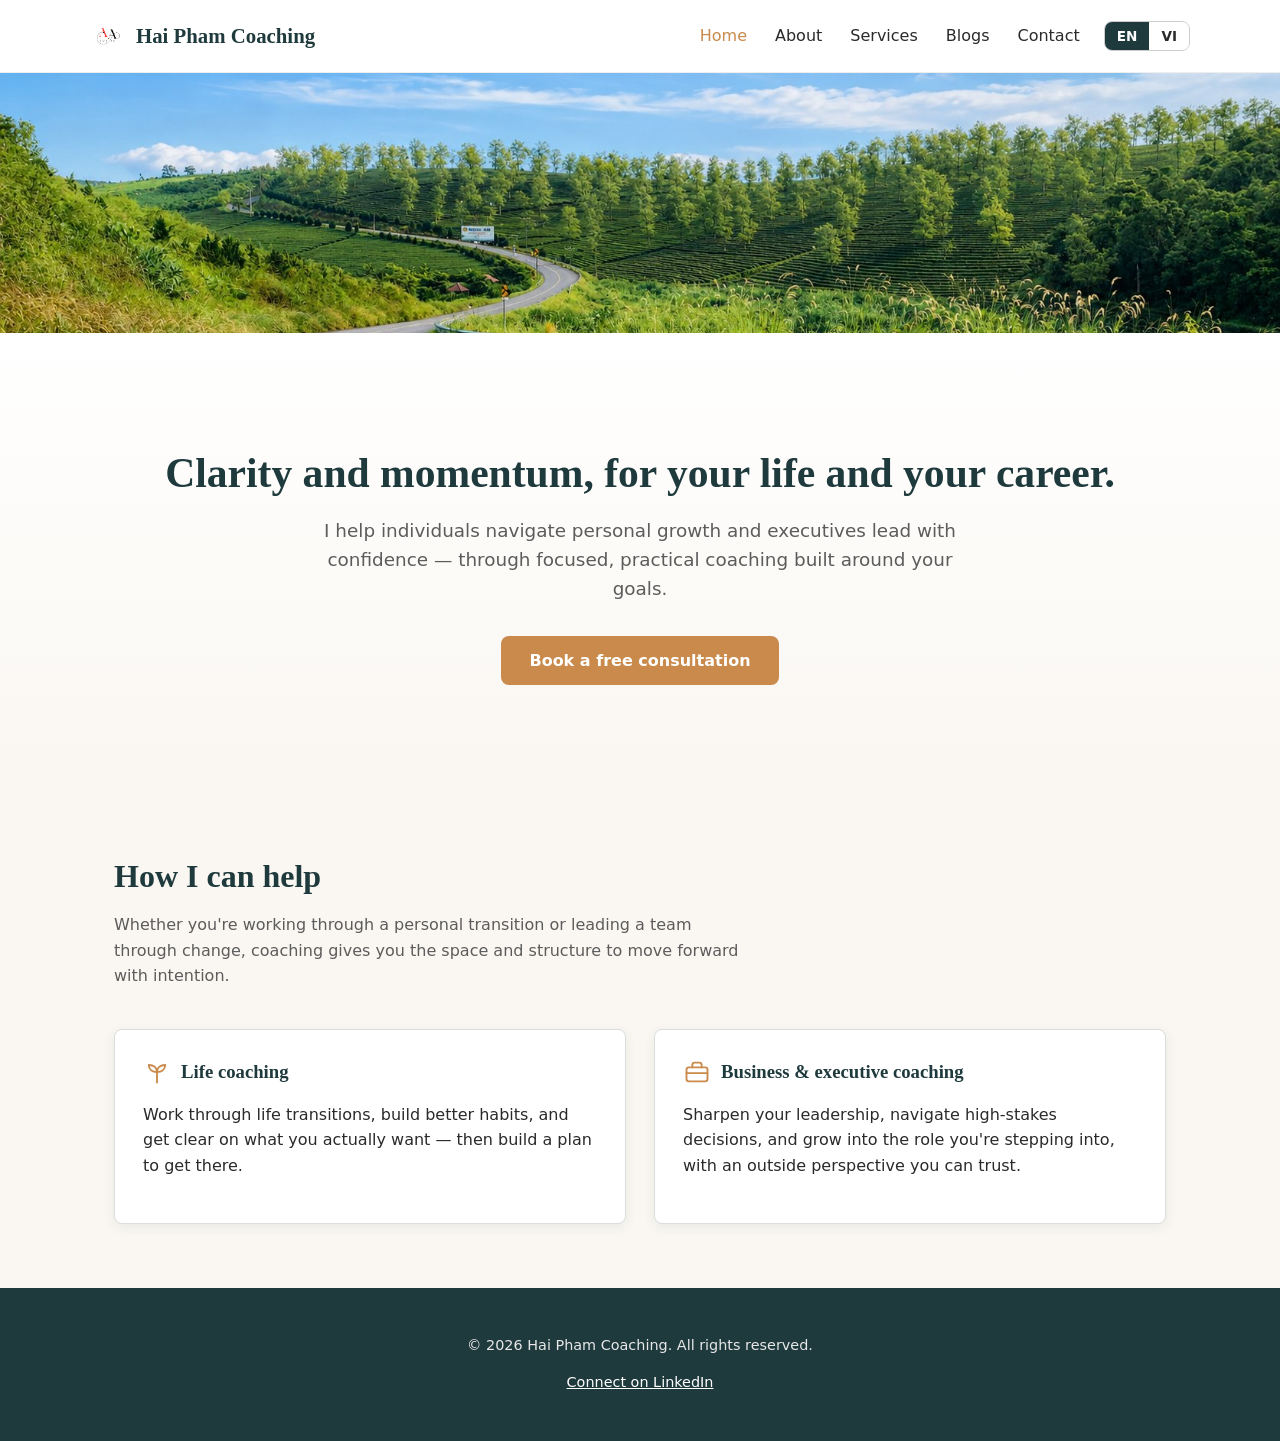
==== index.html @ eb1424f8 "Sentence-case all titles, add References block, add blog illustration 1) Global: convert every multi" ====
<!DOCTYPE html>
<html lang="en">
<head>
  <meta charset="UTF-8">
  <meta name="viewport" content="width=device-width, initial-scale=1.0">
  <title>Hai Pham Coaching &mdash; Life &amp; executive coaching</title>
  <link rel="stylesheet" href="css/style.css">
  <link rel="icon" type="image/png" href="img/logo.png">
</head>
<body>
  <header class="site-header">
    <nav class="nav container">
      <a class="nav-brand" href="index.html">
        <img src="img/logo.png" alt="Hai Pham Coaching logo" class="nav-logo">
        Hai Pham Coaching
      </a>
      <div class="nav-right">
        <ul class="nav-links">
          <li><a href="index.html" class="active">
            <span class="i18n-inline" data-lang="en">Home</span><span class="i18n-inline" data-lang="vi">Trang chủ</span>
          </a></li>
          <li><a href="about.html">
            <span class="i18n-inline" data-lang="en">About</span><span class="i18n-inline" data-lang="vi">Giới thiệu</span>
          </a></li>
          <li><a href="services.html">
            <span class="i18n-inline" data-lang="en">Services</span><span class="i18n-inline" data-lang="vi">Dịch vụ</span>
          </a></li>
          <li><a href="blog.html">
            <span class="i18n-inline" data-lang="en">Blogs</span><span class="i18n-inline" data-lang="vi">Bài viết</span>
          </a></li>
          <li><a href="contact.html">
            <span class="i18n-inline" data-lang="en">Contact</span><span class="i18n-inline" data-lang="vi">Liên hệ</span>
          </a></li>
        </ul>
        <div class="lang-toggle">
          <button type="button" data-lang="en" class="active">EN</button>
          <button type="button" data-lang="vi">VI</button>
        </div>
      </div>
    </nav>
  </header>

  <div class="page-banner">
    <img src="img/banner-tea-hill.jpg" alt="Winding road through tea hill terraces at Dồi chè Phước Lạc">
  </div>

  <main>
    <section class="hero">
      <div class="container">
        <h1>
          <span class="i18n-inline" data-lang="en">Clarity and momentum, for your life and your career.</span><span class="i18n-inline" data-lang="vi">Sự rõ ràng và động lực, cho cuộc sống và sự nghiệp của bạn.</span>
        </h1>
        <p>
          <span class="i18n-inline" data-lang="en">
            I help individuals navigate personal growth and executives lead with
            confidence &mdash; through focused, practical coaching built around
            your goals.
          </span><span class="i18n-inline" data-lang="vi">
            Tôi giúp các cá nhân định hướng hành trình phát triển bản thân và các
            nhà lãnh đạo dẫn dắt với sự tự tin &mdash; thông qua coaching tập
            trung, thực tế, xây dựng quanh mục tiêu của bạn.
          </span>
        </p>
        <a class="btn btn-primary" href="contact.html">
          <span class="i18n-inline" data-lang="en">Book a free consultation</span><span class="i18n-inline" data-lang="vi">Đặt lịch tư vấn miễn phí</span>
        </a>
      </div>
    </section>

    <section class="section">
      <div class="container">
        <h2>
          <span class="i18n-inline" data-lang="en">How I can help</span><span class="i18n-inline" data-lang="vi">Tôi có thể giúp gì cho bạn</span>
        </h2>
        <p class="section-intro">
          <span class="i18n-inline" data-lang="en">
            Whether you're working through a personal transition or leading a
            team through change, coaching gives you the space and structure to
            move forward with intention.
          </span><span class="i18n-inline" data-lang="vi">
            Dù bạn đang trải qua một giai đoạn chuyển đổi cá nhân hay dẫn dắt
            đội ngũ qua thời kỳ thay đổi, coaching mang lại cho bạn không gian
            và cấu trúc để tiến về phía trước một cách có chủ đích.
          </span>
        </p>
        <div class="grid">
          <div class="card">
            <div class="card-heading">
              <svg class="card-icon" aria-hidden="true"><use href="img/icons.svg#icon-sprout"></use></svg>
              <h3>Life coaching</h3>
            </div>
            <p>
              <span class="i18n-inline" data-lang="en">
                Work through life transitions, build better habits, and get
                clear on what you actually want &mdash; then build a plan to
                get there.
              </span><span class="i18n-inline" data-lang="vi">
                Vượt qua các giai đoạn chuyển đổi trong cuộc sống, xây dựng
                thói quen tốt hơn, và làm rõ điều bạn thực sự muốn &mdash;
                sau đó xây dựng kế hoạch để đạt được điều đó.
              </span>
            </p>
          </div>
          <div class="card">
            <div class="card-heading">
              <svg class="card-icon" aria-hidden="true"><use href="img/icons.svg#icon-briefcase"></use></svg>
              <h3>Business &amp; executive coaching</h3>
            </div>
            <p>
              <span class="i18n-inline" data-lang="en">
                Sharpen your leadership, navigate high-stakes decisions, and
                grow into the role you're stepping into, with an outside
                perspective you can trust.
              </span><span class="i18n-inline" data-lang="vi">
                Rèn giũa khả năng lãnh đạo, đưa ra quyết định trong những tình
                huống quan trọng, và phát triển vào vai trò mới &mdash; với
                một góc nhìn khách quan mà bạn có thể tin tưởng.
              </span>
            </p>
          </div>
        </div>
      </div>
    </section>
  </main>

  <footer class="site-footer">
    <div class="container">
      <p>
        <span class="i18n-inline" data-lang="en">&copy; 2026 Hai Pham Coaching. All rights reserved.</span><span class="i18n-inline" data-lang="vi">&copy; 2026 Hai Pham Coaching. Bảo lưu mọi quyền.</span>
      </p>
      <p><a href="https://www.linkedin.com/in/minh-hai-pham-14641437" target="_blank" rel="noopener">
        <span class="i18n-inline" data-lang="en">Connect on LinkedIn</span><span class="i18n-inline" data-lang="vi">Kết nối trên LinkedIn</span>
      </a></p>
    </div>
  </footer>

  <script src="js/i18n.js"></script>
</body>
</html>
---- css/style.css ----
:root {
  --color-primary: #1f3a3d;
  --color-primary-light: #2c5054;
  --color-accent: #c98a4b;
  --color-bg: #faf7f2;
  --color-bg-alt: #ffffff;
  --color-text: #2a2a2a;
  --color-text-muted: #5c5c5c;
  --max-width: 1100px;
  --radius: 8px;
}

* {
  box-sizing: border-box;
}

body {
  margin: 0;
  font-family: "Segoe UI", system-ui, -apple-system, sans-serif;
  color: var(--color-text);
  background: var(--color-bg);
  line-height: 1.6;
}

h1, h2, h3 {
  font-family: Georgia, "Times New Roman", serif;
  color: var(--color-primary);
  line-height: 1.25;
}

a {
  color: var(--color-primary-light);
}

.container {
  max-width: var(--max-width);
  margin: 0 auto;
  padding: 0 24px;
}

/* Header / nav */
.site-header {
  background: var(--color-bg-alt);
  border-bottom: 1px solid #eee;
  position: sticky;
  top: 0;
  z-index: 10;
}

.nav {
  display: flex;
  align-items: center;
  justify-content: space-between;
  padding: 18px 0;
}

.nav-brand {
  display: flex;
  align-items: center;
  gap: 10px;
  font-family: Georgia, "Times New Roman", serif;
  font-size: 1.3rem;
  font-weight: bold;
  color: var(--color-primary);
  text-decoration: none;
}

.nav-logo {
  height: 36px;
  width: 36px;
}

.nav-right {
  display: flex;
  align-items: center;
  gap: 24px;
}

.nav-links {
  display: flex;
  gap: 28px;
  list-style: none;
  margin: 0;
  padding: 0;
}

.nav-links a {
  text-decoration: none;
  color: var(--color-text);
  font-weight: 500;
}

.nav-links a:hover,
.nav-links a.active {
  color: var(--color-accent);
}

/* Language toggle */
.lang-toggle {
  display: flex;
  border: 1px solid #ccc;
  border-radius: var(--radius);
  overflow: hidden;
}

.lang-toggle button {
  padding: 6px 12px;
  border: none;
  background: var(--color-bg-alt);
  color: var(--color-text);
  font-family: inherit;
  font-size: 0.85rem;
  font-weight: 600;
  cursor: pointer;
}

.lang-toggle button.active {
  background: var(--color-primary);
  color: #fff;
}

/* i18n show/hide */
.i18n-block[data-lang="vi"],
.i18n-inline[data-lang="vi"] {
  display: none;
}

html.lang-vi .i18n-block[data-lang="en"],
html.lang-vi .i18n-inline[data-lang="en"] {
  display: none;
}

html.lang-vi .i18n-block[data-lang="vi"] {
  display: block;
}

html.lang-vi .i18n-inline[data-lang="vi"] {
  display: inline;
}

/* Page banner */
.page-banner {
  width: 100%;
  overflow: hidden;
  line-height: 0;
}

.page-banner img {
  width: 100%;
  height: 260px;
  object-fit: cover;
  display: block;
}

@media (max-width: 640px) {
  .page-banner img {
    height: 150px;
  }
}

/* Hero */
.hero {
  padding: 80px 0;
  text-align: center;
  background: linear-gradient(180deg, var(--color-bg-alt), var(--color-bg));
}

.hero h1 {
  font-size: 2.6rem;
  margin-bottom: 16px;
}

.hero p {
  font-size: 1.15rem;
  color: var(--color-text-muted);
  max-width: 640px;
  margin: 0 auto 32px;
}

/* Buttons */
.btn {
  display: inline-block;
  padding: 12px 28px;
  border-radius: var(--radius);
  text-decoration: none;
  font-weight: 600;
}

.btn-primary {
  background: var(--color-accent);
  color: #fff;
}

.btn-primary:hover {
  background: #b5793d;
}

/* Sections */
.section {
  padding: 64px 0;
}

.section-alt {
  background: var(--color-bg-alt);
}

.section h2 {
  font-size: 2rem;
  margin-bottom: 12px;
}

.section-intro {
  color: var(--color-text-muted);
  max-width: 640px;
  margin-bottom: 40px;
}

/* Cards / grid */
.grid {
  display: grid;
  grid-template-columns: repeat(auto-fit, minmax(260px, 1fr));
  gap: 28px;
}

.card {
  background: var(--color-bg-alt);
  border: 1px solid #ddd;
  border-radius: var(--radius);
  padding: 28px;
  box-shadow: 0 3px 12px rgba(31, 58, 61, 0.08);
}

.card h3 {
  margin-top: 0;
}

.card-heading {
  display: flex;
  align-items: center;
  gap: 10px;
  margin-bottom: 12px;
}

.card-heading h3 {
  margin: 0;
}

.card-icon {
  width: 28px;
  height: 28px;
  color: var(--color-accent);
  flex-shrink: 0;
}

.card ul {
  margin: 0;
  padding-left: 20px;
}

.card li {
  margin-bottom: 8px;
}

.card li:last-child {
  margin-bottom: 0;
}

/* About */
.about-header {
  display: flex;
  align-items: center;
  gap: 32px;
  margin-bottom: 40px;
}

.about-photo {
  width: 160px;
  height: 160px;
  border-radius: 50%;
  object-fit: cover;
  flex-shrink: 0;
  border: 3px solid var(--color-bg-alt);
  box-shadow: 0 2px 8px rgba(0, 0, 0, 0.12);
}

.about-header-intro {
  margin: 0;
}

@media (max-width: 640px) {
  .about-header {
    flex-direction: column;
    text-align: center;
  }
}

/* Blog */
.stack {
  display: flex;
  flex-direction: column;
  gap: 28px;
}

.blog-post-illustration {
  float: right;
  width: 130px;
  margin: 0 0 12px 16px;
  border-radius: var(--radius);
}

@media (max-width: 480px) {
  .blog-post-illustration {
    width: 90px;
  }
}

.blog-post-meta {
  color: var(--color-text-muted);
  font-size: 0.9rem;
  margin-top: -8px;
  margin-bottom: 20px;
}

.blog-post p {
  margin: 0 0 16px;
}

.blog-post blockquote {
  margin: 24px 0;
  padding-left: 20px;
  border-left: 3px solid var(--color-accent);
  font-style: italic;
  color: var(--color-text-muted);
}

.post-preview {
  display: -webkit-box;
  -webkit-line-clamp: 3;
  -webkit-box-orient: vertical;
  overflow: hidden;
}

.post-preview.expanded {
  display: block;
  overflow: visible;
}

.read-more-btn {
  margin-top: 12px;
  padding: 0;
  border: none;
  background: none;
  color: var(--color-primary-light);
  font-family: inherit;
  font-size: 0.95rem;
  font-weight: 600;
  cursor: pointer;
  text-decoration: underline;
}

.page-cta {
  margin-top: 48px;
  text-align: center;
}

.page-cta p {
  color: var(--color-text-muted);
  margin-bottom: 16px;
}

/* Contact form */
.contact-layout {
  display: grid;
  grid-template-columns: 1fr 1fr;
  gap: 48px;
  align-items: start;
}

@media (max-width: 900px) {
  .contact-layout {
    grid-template-columns: 1fr;
  }
}

.contact-form-col h2,
.contact-calendar-col h2 {
  margin-top: 0;
}

.calendar-tabs {
  display: flex;
  gap: 8px;
  margin-bottom: 16px;
}

.calendar-tab {
  flex: 1;
  padding: 10px 14px;
  border: 1px solid #ccc;
  border-radius: var(--radius);
  background: var(--color-bg-alt);
  color: var(--color-text);
  font-family: inherit;
  font-size: 0.9rem;
  font-weight: 600;
  cursor: pointer;
}

.calendar-tab.active {
  background: var(--color-primary);
  color: #fff;
  border-color: var(--color-primary);
}

.contact-form {
  display: grid;
  gap: 16px;
  max-width: 520px;
}

.contact-form label {
  font-weight: 600;
  display: block;
  margin-bottom: 6px;
}

.contact-form input,
.contact-form textarea {
  width: 100%;
  padding: 10px 12px;
  border: 1px solid #ccc;
  border-radius: var(--radius);
  font-family: inherit;
  font-size: 1rem;
}

.contact-info {
  margin-top: 40px;
  color: var(--color-text-muted);
}

/* Footer */
.site-footer {
  background: var(--color-primary);
  color: #e8e8e8;
  padding: 32px 0;
  text-align: center;
  font-size: 0.9rem;
}

.site-footer a {
  color: #fff;
}

@media (max-width: 640px) {
  .nav {
    flex-direction: column;
    gap: 12px;
  }

  .nav-right {
    flex-direction: column;
    gap: 12px;
  }

  .nav-links {
    gap: 18px;
    flex-wrap: wrap;
    justify-content: center;
  }

  .hero h1 {
    font-size: 2rem;
  }
}
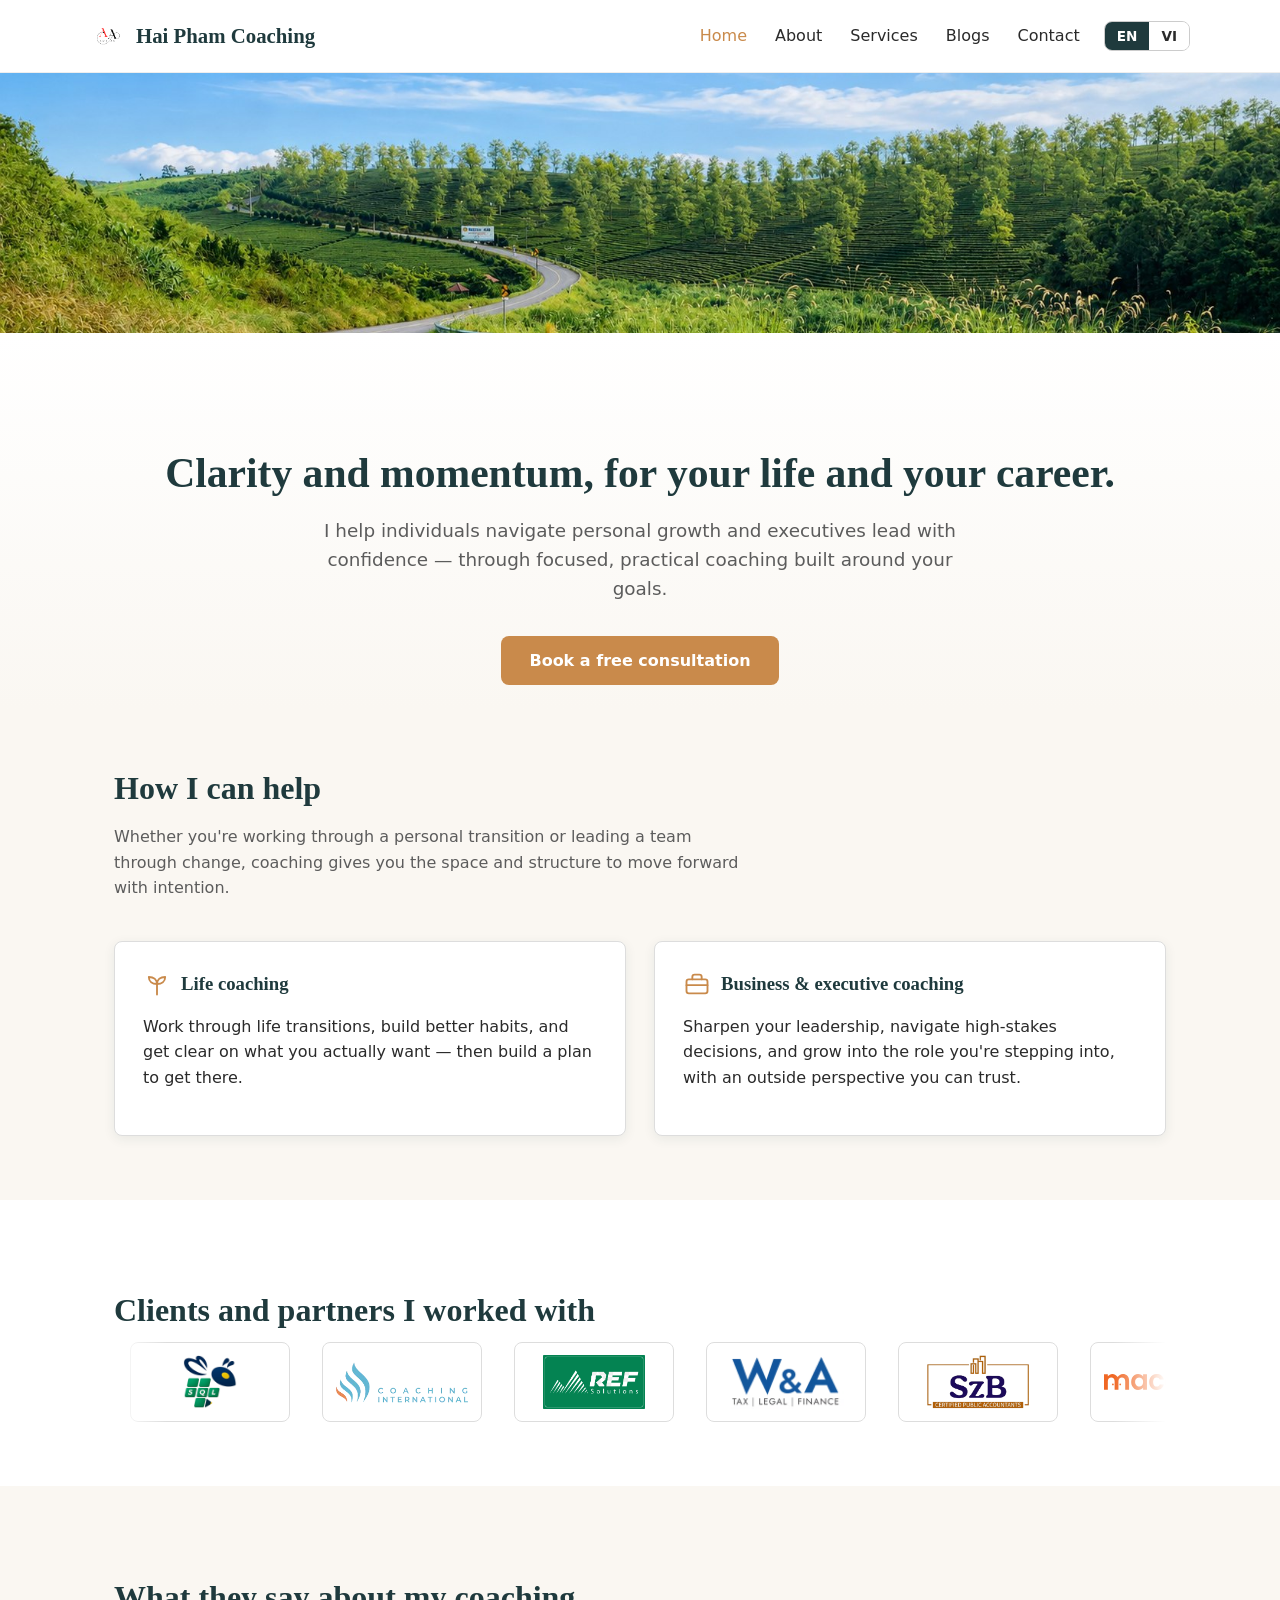
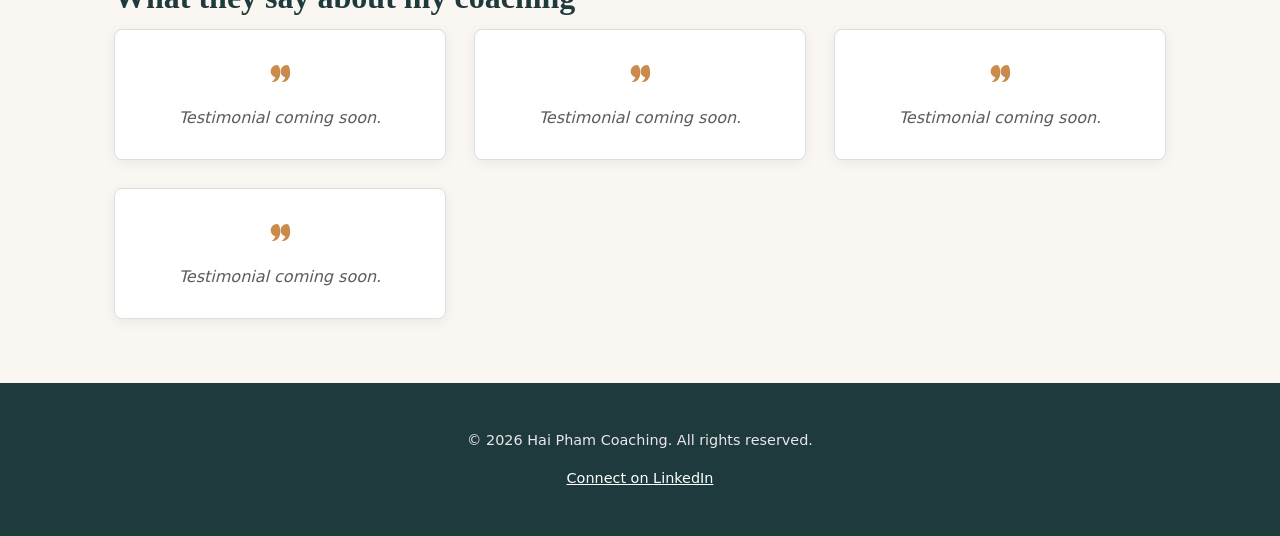
==== commit 7d00cc52: "Add hero spacing fix, partner logo marquee, and testimonials section 1) Tightened the gap between th" ====
--- a/index.html
+++ b/index.html
@@ -67,7 +67,7 @@
       </div>
     </section>
 
-    <section class="section">
+    <section class="section section-tight-top">
       <div class="container">
         <h2>
           <span class="i18n-inline" data-lang="en">How I can help</span><span class="i18n-inline" data-lang="vi">Tôi có thể giúp gì cho bạn</span>
@@ -121,6 +121,64 @@
         </div>
       </div>
     </section>
+
+    <section class="section section-alt">
+      <div class="container">
+        <h2>
+          <span class="i18n-inline" data-lang="en">Clients and partners I worked with</span><span class="i18n-inline" data-lang="vi">Khách hàng và đối tác tôi đã làm việc cùng</span>
+        </h2>
+        <div class="logo-marquee">
+          <div class="logo-track">
+            <div class="logo-item"><img src="img/logos/beefast.jpg" alt="Beefast"></div>
+            <div class="logo-item"><img src="img/logos/eci.webp" alt="Erickson Coaching International"></div>
+            <div class="logo-item"><img src="img/logos/ref-solutions.png" alt="REF Solutions"></div>
+            <div class="logo-item"><img src="img/logos/wa-tax-legal-finance.png" alt="W&amp;A Tax Legal Finance"></div>
+            <div class="logo-item"><img src="img/logos/szbcpa.webp" alt="SzB Certified Public Accountants"></div>
+            <div class="logo-item"><img src="img/logos/ma-corner.svg" alt="MA Corner"></div>
+            <div class="logo-item" aria-hidden="true"><img src="img/logos/beefast.jpg" alt=""></div>
+            <div class="logo-item" aria-hidden="true"><img src="img/logos/eci.webp" alt=""></div>
+            <div class="logo-item" aria-hidden="true"><img src="img/logos/ref-solutions.png" alt=""></div>
+            <div class="logo-item" aria-hidden="true"><img src="img/logos/wa-tax-legal-finance.png" alt=""></div>
+            <div class="logo-item" aria-hidden="true"><img src="img/logos/szbcpa.webp" alt=""></div>
+            <div class="logo-item" aria-hidden="true"><img src="img/logos/ma-corner.svg" alt=""></div>
+          </div>
+        </div>
+      </div>
+    </section>
+
+    <section class="section">
+      <div class="container">
+        <h2>
+          <span class="i18n-inline" data-lang="en">What they say about my coaching</span><span class="i18n-inline" data-lang="vi">Họ nói gì về coaching của tôi</span>
+        </h2>
+        <div class="grid">
+          <div class="card testimonial-card">
+            <svg class="card-icon testimonial-quote-icon" aria-hidden="true"><use href="img/icons.svg#icon-quote"></use></svg>
+            <p class="testimonial-placeholder">
+              <span class="i18n-inline" data-lang="en">Testimonial coming soon.</span><span class="i18n-inline" data-lang="vi">Nhận xét sẽ được cập nhật sớm.</span>
+            </p>
+          </div>
+          <div class="card testimonial-card">
+            <svg class="card-icon testimonial-quote-icon" aria-hidden="true"><use href="img/icons.svg#icon-quote"></use></svg>
+            <p class="testimonial-placeholder">
+              <span class="i18n-inline" data-lang="en">Testimonial coming soon.</span><span class="i18n-inline" data-lang="vi">Nhận xét sẽ được cập nhật sớm.</span>
+            </p>
+          </div>
+          <div class="card testimonial-card">
+            <svg class="card-icon testimonial-quote-icon" aria-hidden="true"><use href="img/icons.svg#icon-quote"></use></svg>
+            <p class="testimonial-placeholder">
+              <span class="i18n-inline" data-lang="en">Testimonial coming soon.</span><span class="i18n-inline" data-lang="vi">Nhận xét sẽ được cập nhật sớm.</span>
+            </p>
+          </div>
+          <div class="card testimonial-card">
+            <svg class="card-icon testimonial-quote-icon" aria-hidden="true"><use href="img/icons.svg#icon-quote"></use></svg>
+            <p class="testimonial-placeholder">
+              <span class="i18n-inline" data-lang="en">Testimonial coming soon.</span><span class="i18n-inline" data-lang="vi">Nhận xét sẽ được cập nhật sớm.</span>
+            </p>
+          </div>
+        </div>
+      </div>
+    </section>
   </main>
 
   <footer class="site-footer">
--- a/css/style.css
+++ b/css/style.css
@@ -160,7 +160,7 @@
 
 /* Hero */
 .hero {
-  padding: 80px 0;
+  padding: 80px 0 24px;
   text-align: center;
   background: linear-gradient(180deg, var(--color-bg-alt), var(--color-bg));
 }
@@ -195,6 +195,12 @@
   background: #b5793d;
 }
 
+.btn-lg {
+  padding: 18px 44px;
+  font-size: 1.15rem;
+  box-shadow: 0 4px 16px rgba(201, 138, 75, 0.35);
+}
+
 /* Sections */
 .section {
   padding: 64px 0;
@@ -202,6 +208,10 @@
 
 .section-alt {
   background: var(--color-bg-alt);
+}
+
+.section-tight-top {
+  padding-top: 32px;
 }
 
 .section h2 {
@@ -263,6 +273,25 @@
 
 .card li:last-child {
   margin-bottom: 0;
+}
+
+.flag-row {
+  display: inline-flex;
+  align-items: center;
+  gap: 6px;
+  vertical-align: middle;
+}
+
+.flag-icon {
+  width: 24px;
+  height: 16px;
+  border-radius: 2px;
+  box-shadow: 0 0 0 1px rgba(0, 0, 0, 0.15);
+}
+
+.flag-arrow {
+  color: var(--color-text-muted);
+  font-size: 0.85rem;
 }
 
 /* About */
@@ -368,6 +397,111 @@
   margin-bottom: 16px;
 }
 
+/* Services wheel-of-life CTA */
+.wheel-cta {
+  display: flex;
+  align-items: center;
+  gap: 40px;
+}
+
+.wheel-cta-image {
+  width: 170px;
+  height: 170px;
+  flex-shrink: 0;
+}
+
+.wheel-cta-content {
+  flex: 1;
+}
+
+.wheel-cta-tagline {
+  font-family: Georgia, "Times New Roman", serif;
+  font-size: 1.5rem;
+  font-weight: bold;
+  color: var(--color-primary);
+  line-height: 1.3;
+  margin: 0 0 20px;
+}
+
+@media (max-width: 640px) {
+  .wheel-cta {
+    flex-direction: column;
+    text-align: center;
+  }
+
+  .wheel-cta-image {
+    width: 130px;
+    height: 130px;
+  }
+}
+
+/* Logo marquee */
+.logo-marquee {
+  overflow: hidden;
+  width: 100%;
+  -webkit-mask-image: linear-gradient(90deg, transparent, #000 5%, #000 95%, transparent);
+  mask-image: linear-gradient(90deg, transparent, #000 5%, #000 95%, transparent);
+}
+
+.logo-track {
+  display: flex;
+  width: max-content;
+  animation: logo-scroll 28s linear infinite;
+}
+
+.logo-item {
+  flex-shrink: 0;
+  width: 160px;
+  height: 80px;
+  margin: 0 16px;
+  padding: 12px;
+  display: flex;
+  align-items: center;
+  justify-content: center;
+  background: var(--color-bg-alt);
+  border: 1px solid #ddd;
+  border-radius: var(--radius);
+}
+
+.logo-item img {
+  max-width: 100%;
+  max-height: 100%;
+  object-fit: contain;
+}
+
+@keyframes logo-scroll {
+  from {
+    transform: translateX(0);
+  }
+  to {
+    transform: translateX(-50%);
+  }
+}
+
+@media (prefers-reduced-motion: reduce) {
+  .logo-track {
+    animation: none;
+  }
+}
+
+/* Testimonials */
+.testimonial-card {
+  text-align: center;
+}
+
+.testimonial-quote-icon {
+  width: 28px;
+  height: 28px;
+  color: var(--color-accent);
+  margin-bottom: 12px;
+}
+
+.testimonial-placeholder {
+  color: var(--color-text-muted);
+  font-style: italic;
+  margin: 0;
+}
+
 /* Contact form */
 .contact-layout {
   display: grid;
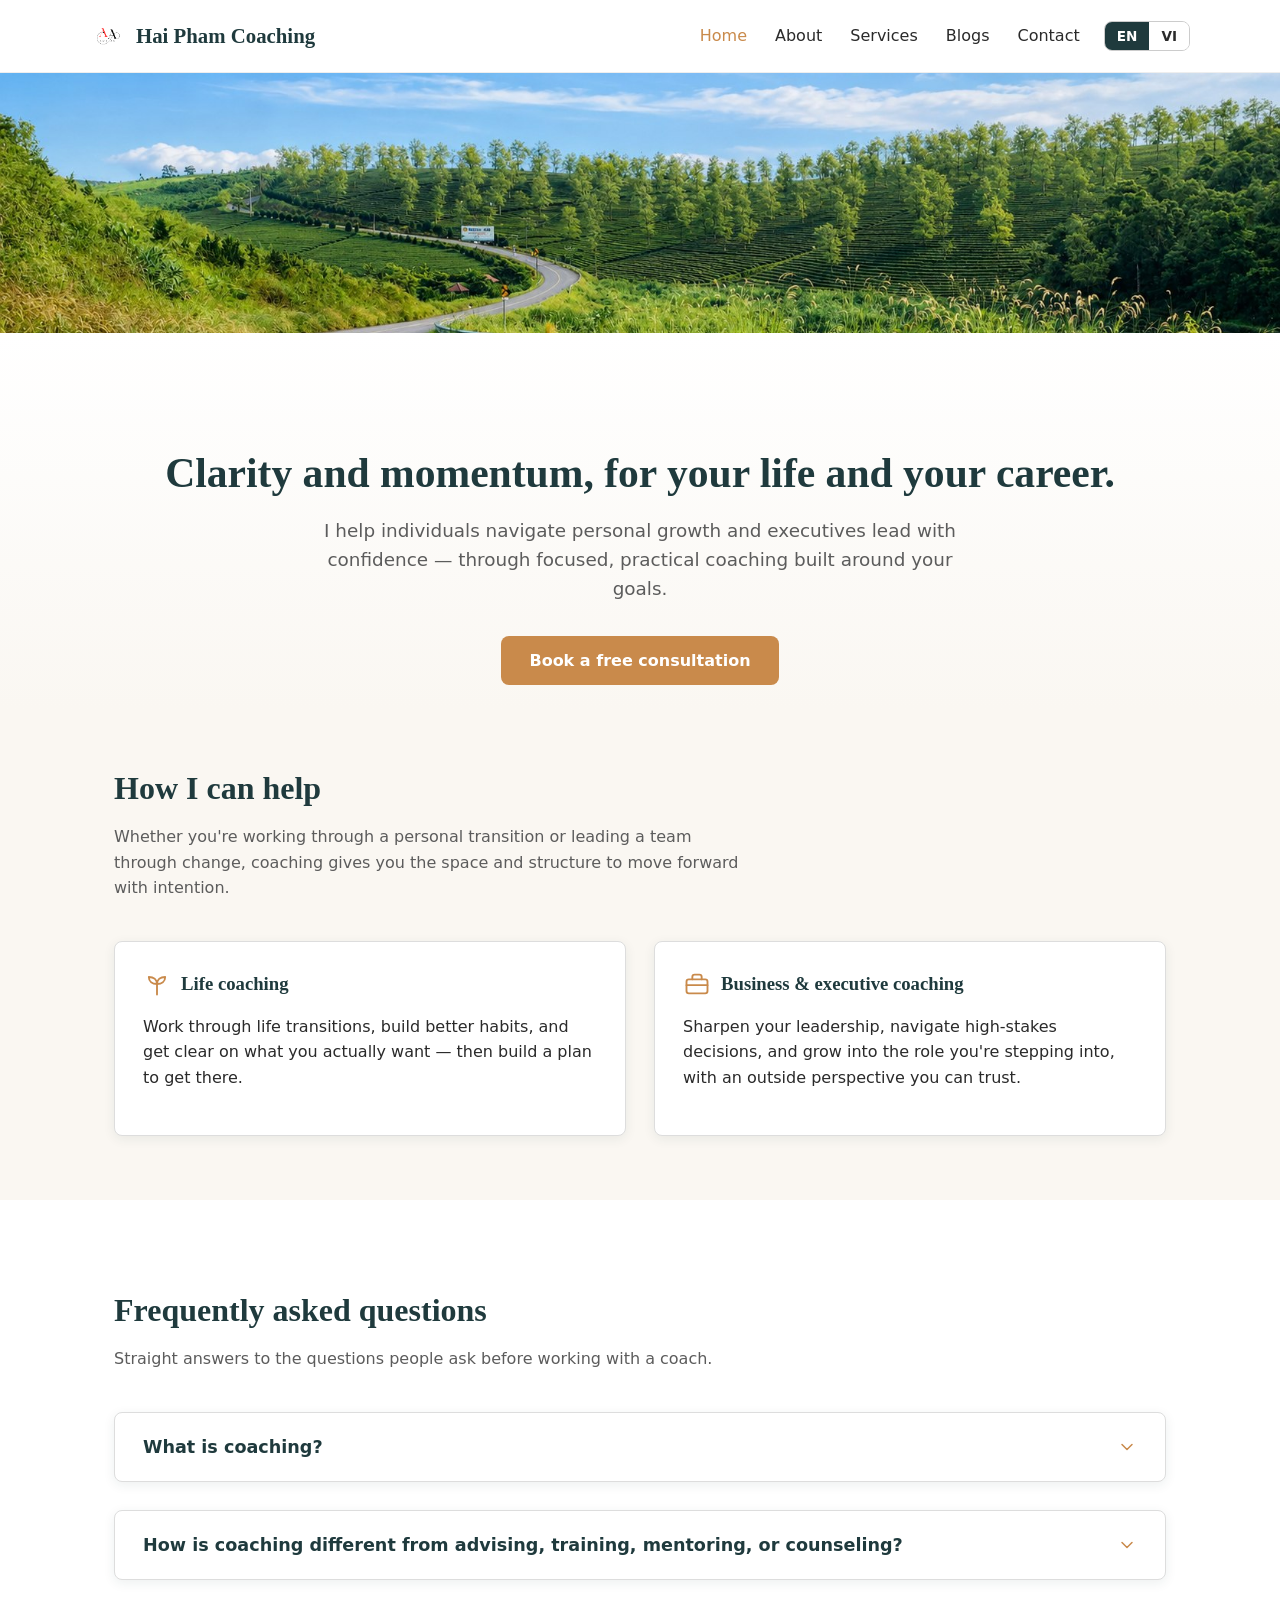
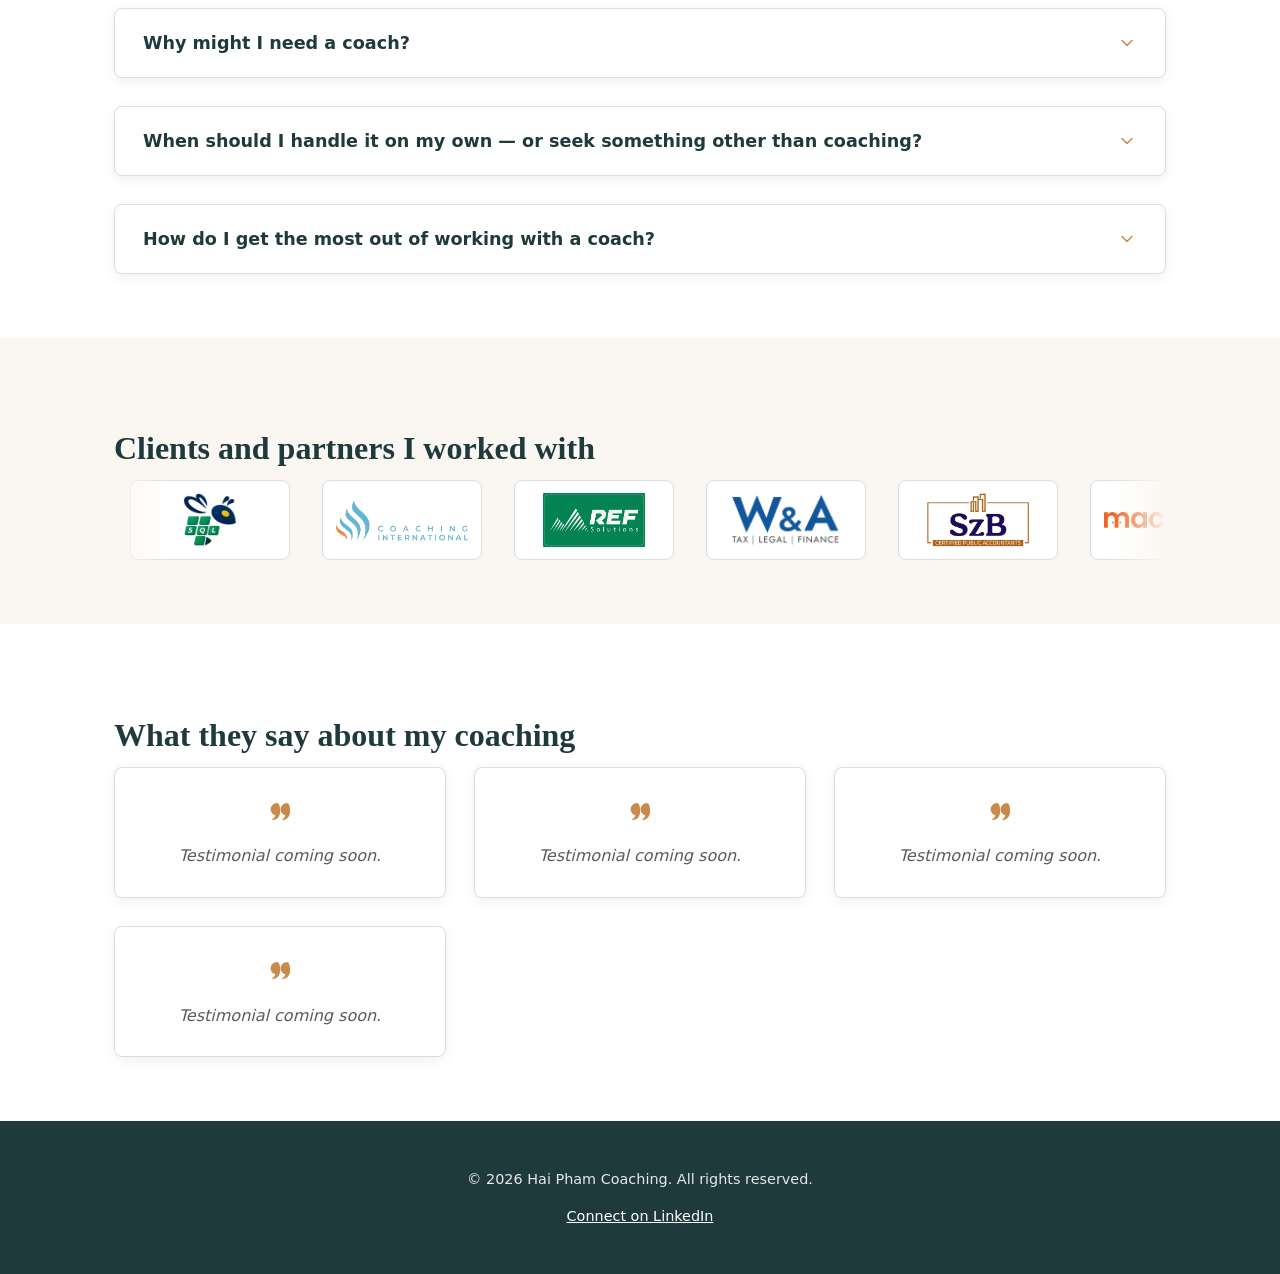
==== commit 7721454a: "Add FAQ section to Home page Adds a bilingual accordion FAQ section between "How I can help" and the" ====
--- a/index.html
+++ b/index.html
@@ -125,6 +125,157 @@
     <section class="section section-alt">
       <div class="container">
         <h2>
+          <span class="i18n-inline" data-lang="en">Frequently asked questions</span><span class="i18n-inline" data-lang="vi">Câu hỏi thường gặp</span>
+        </h2>
+        <p class="section-intro">
+          <span class="i18n-inline" data-lang="en">
+            Straight answers to the questions people ask before working with a coach.
+          </span><span class="i18n-inline" data-lang="vi">
+            Câu trả lời thẳng thắn cho những câu hỏi mọi người thường đặt ra
+            trước khi làm việc với một coach.
+          </span>
+        </p>
+        <div class="stack">
+          <div class="card faq-item">
+            <button type="button" class="faq-question">
+              <span>
+                <span class="i18n-inline" data-lang="en">What is coaching?</span><span class="i18n-inline" data-lang="vi">Coaching là gì?</span>
+              </span>
+              <svg class="faq-toggle-icon" aria-hidden="true"><use href="img/icons.svg#icon-chevron"></use></svg>
+            </button>
+            <div class="faq-answer">
+              <p>
+                <span class="i18n-inline" data-lang="en">
+                  Coaching is a structured conversation built on questions, not answers.
+                  A coach helps you think more clearly, see your own blind spots, and
+                  decide faster &mdash; the coach doesn't hand you a solution, you build
+                  it yourself. It is future-focused: the starting point is where you
+                  want to go, not what went wrong.
+                </span><span class="i18n-inline" data-lang="vi">
+                  Coaching là một cuộc trò chuyện có cấu trúc, được xây dựng trên câu hỏi
+                  chứ không phải câu trả lời. Coach giúp bạn suy nghĩ rõ ràng hơn, nhìn
+                  thấy điểm mù của chính mình, và ra quyết định nhanh hơn &mdash; coach
+                  không đưa ra giải pháp, chính bạn là người xây dựng nó. Coaching hướng
+                  đến tương lai: điểm khởi đầu là nơi bạn muốn đến, không phải chuyện đã
+                  sai ở đâu.
+                </span>
+              </p>
+            </div>
+          </div>
+
+          <div class="card faq-item">
+            <button type="button" class="faq-question">
+              <span>
+                <span class="i18n-inline" data-lang="en">How is coaching different from advising, training, mentoring, or counseling?</span><span class="i18n-inline" data-lang="vi">Coaching khác gì với tư vấn, đào tạo, cố vấn, hay trị liệu tâm lý?</span>
+              </span>
+              <svg class="faq-toggle-icon" aria-hidden="true"><use href="img/icons.svg#icon-chevron"></use></svg>
+            </button>
+            <div class="faq-answer">
+              <p>
+                <span class="i18n-inline" data-lang="en">
+                  They solve different problems. Picking the wrong one wastes time and money.
+                </span><span class="i18n-inline" data-lang="vi">
+                  Mỗi phương pháp giải quyết một vấn đề khác nhau. Chọn sai phương pháp
+                  sẽ lãng phí thời gian và tiền bạc.
+                </span>
+              </p>
+              <div class="faq-table-wrapper i18n-block" data-lang="en">
+                <table class="faq-table">
+                  <thead>
+                    <tr><th>Approach</th><th>Who holds the answer</th><th>Best used when</th></tr>
+                  </thead>
+                  <tbody>
+                    <tr><td>Advising</td><td>The advisor (an expert)</td><td>You need specific expert knowledge to solve a defined problem</td></tr>
+                    <tr><td>Training</td><td>The trainer / the curriculum</td><td>You're missing a skill or piece of knowledge</td></tr>
+                    <tr><td>Mentoring</td><td>The mentor (via their own experience)</td><td>You want guidance from someone who has walked a similar path</td></tr>
+                    <tr><td>Counseling / Therapy</td><td>The therapist, working with you on healing</td><td>You're dealing with emotional pain, trauma, or mental health</td></tr>
+                    <tr><td>Coaching</td><td>You</td><td>You already have the capability, but need clarity, structure, and accountability to move</td></tr>
+                  </tbody>
+                </table>
+              </div>
+              <div class="faq-table-wrapper i18n-block" data-lang="vi">
+                <table class="faq-table">
+                  <thead>
+                    <tr><th>Phương pháp</th><th>Ai nắm câu trả lời</th><th>Phù hợp khi nào</th></tr>
+                  </thead>
+                  <tbody>
+                    <tr><td>Tư vấn (Advising)</td><td>Chuyên gia tư vấn</td><td>Bạn cần kiến thức chuyên môn cụ thể để giải quyết một vấn đề đã xác định rõ</td></tr>
+                    <tr><td>Đào tạo (Training)</td><td>Giảng viên / chương trình đào tạo</td><td>Bạn đang thiếu một kỹ năng hoặc kiến thức cụ thể</td></tr>
+                    <tr><td>Cố vấn (Mentoring)</td><td>Người cố vấn (dựa trên kinh nghiệm của họ)</td><td>Bạn muốn được dẫn dắt bởi người đã từng đi qua con đường tương tự</td></tr>
+                    <tr><td>Trị liệu tâm lý (Counseling)</td><td>Chuyên gia trị liệu, cùng bạn xử lý tổn thương</td><td>Bạn đang đối diện với nỗi đau tinh thần, sang chấn, hoặc vấn đề sức khỏe tâm lý</td></tr>
+                    <tr><td>Coaching</td><td>Chính bạn</td><td>Bạn đã có năng lực, nhưng cần sự rõ ràng, cấu trúc, và tính cam kết để hành động</td></tr>
+                  </tbody>
+                </table>
+              </div>
+            </div>
+          </div>
+
+          <div class="card faq-item">
+            <button type="button" class="faq-question">
+              <span>
+                <span class="i18n-inline" data-lang="en">Why might I need a coach?</span><span class="i18n-inline" data-lang="vi">Tại sao tôi có thể cần một coach?</span>
+              </span>
+              <svg class="faq-toggle-icon" aria-hidden="true"><use href="img/icons.svg#icon-chevron"></use></svg>
+            </button>
+            <div class="faq-answer">
+              <p>
+                <span class="i18n-inline" data-lang="en">Consider coaching if you recognize any of these:</span><span class="i18n-inline" data-lang="vi">Hãy cân nhắc coaching nếu bạn nhận ra một trong các dấu hiệu sau:</span>
+              </p>
+              <ul>
+                <li><span class="i18n-inline" data-lang="en">You're facing an important decision and want a clearer head, not a second opinion</span><span class="i18n-inline" data-lang="vi">Bạn đang đối diện với một quyết định quan trọng và cần một cái đầu tỉnh táo hơn, chứ không phải thêm một ý kiến khác</span></li>
+                <li><span class="i18n-inline" data-lang="en">You're capable but stuck &mdash; you know something needs to change but can't pin down what</span><span class="i18n-inline" data-lang="vi">Bạn có năng lực nhưng đang bị mắc kẹt &mdash; bạn biết cần thay đổi điều gì đó nhưng chưa xác định được rõ ràng</span></li>
+                <li><span class="i18n-inline" data-lang="en">You're stepping into a new role, level, or responsibility and want to navigate it deliberately</span><span class="i18n-inline" data-lang="vi">Bạn đang bước vào một vai trò, cấp bậc, hoặc trách nhiệm mới và muốn đi qua giai đoạn này một cách có chủ đích</span></li>
+                <li><span class="i18n-inline" data-lang="en">You want a structured space with real accountability, not just a conversation that ends when it ends</span><span class="i18n-inline" data-lang="vi">Bạn muốn một không gian có cấu trúc với tính cam kết thực sự, không chỉ là một cuộc trò chuyện kết thúc rồi thôi</span></li>
+                <li><span class="i18n-inline" data-lang="en">You want an independent thinking partner with no stake in the outcome</span><span class="i18n-inline" data-lang="vi">Bạn muốn một người đồng hành tư duy độc lập, không có lợi ích cá nhân trong kết quả của bạn</span></li>
+              </ul>
+            </div>
+          </div>
+
+          <div class="card faq-item">
+            <button type="button" class="faq-question">
+              <span>
+                <span class="i18n-inline" data-lang="en">When should I handle it on my own &mdash; or seek something other than coaching?</span><span class="i18n-inline" data-lang="vi">Khi nào tôi nên tự xử lý, hoặc tìm đến một hình thức hỗ trợ khác thay vì coaching?</span>
+              </span>
+              <svg class="faq-toggle-icon" aria-hidden="true"><use href="img/icons.svg#icon-chevron"></use></svg>
+            </button>
+            <div class="faq-answer">
+              <p>
+                <span class="i18n-inline" data-lang="en">Coaching isn't the right tool for everything. Consider other paths when:</span><span class="i18n-inline" data-lang="vi">Coaching không phải là công cụ phù hợp cho mọi tình huống. Hãy cân nhắc hướng khác khi:</span>
+              </p>
+              <ul>
+                <li><span class="i18n-inline" data-lang="en">The gap is a missing skill or piece of knowledge &rarr; training will close it faster</span><span class="i18n-inline" data-lang="vi">Khoảng trống là do thiếu kỹ năng hoặc kiến thức &rarr; đào tạo sẽ giải quyết nhanh hơn</span></li>
+                <li><span class="i18n-inline" data-lang="en">You need a specific expert answer to a defined technical problem &rarr; advice is more efficient</span><span class="i18n-inline" data-lang="vi">Bạn cần một câu trả lời chuyên môn cụ thể cho một vấn đề kỹ thuật đã xác định rõ &rarr; tư vấn sẽ hiệu quả hơn</span></li>
+                <li><span class="i18n-inline" data-lang="en">You're carrying emotional pain, trauma, or a mental health condition &rarr; therapy is the appropriate support</span><span class="i18n-inline" data-lang="vi">Bạn đang mang nỗi đau tinh thần, sang chấn, hoặc một vấn đề sức khỏe tâm lý &rarr; trị liệu là hình thức hỗ trợ phù hợp</span></li>
+                <li><span class="i18n-inline" data-lang="en">You already have full clarity and a plan &mdash; you just need to execute it</span><span class="i18n-inline" data-lang="vi">Bạn đã có sự rõ ràng và một kế hoạch đầy đủ &mdash; bạn chỉ cần bắt tay vào thực hiện</span></li>
+                <li><span class="i18n-inline" data-lang="en">You're not ready to be honest and open in the conversation &mdash; coaching only works with real engagement</span><span class="i18n-inline" data-lang="vi">Bạn chưa sẵn sàng thành thật và cởi mở trong cuộc trò chuyện &mdash; coaching chỉ hiệu quả khi có sự tham gia thực sự</span></li>
+              </ul>
+            </div>
+          </div>
+
+          <div class="card faq-item">
+            <button type="button" class="faq-question">
+              <span>
+                <span class="i18n-inline" data-lang="en">How do I get the most out of working with a coach?</span><span class="i18n-inline" data-lang="vi">Làm sao để tận dụng tốt nhất một coach?</span>
+              </span>
+              <svg class="faq-toggle-icon" aria-hidden="true"><use href="img/icons.svg#icon-chevron"></use></svg>
+            </button>
+            <div class="faq-answer">
+              <ul>
+                <li><span class="i18n-inline" data-lang="en">Bring a real, specific topic &mdash; not a vague theme</span><span class="i18n-inline" data-lang="vi">Mang đến một chủ đề thực tế, cụ thể &mdash; không phải một ý tưởng mơ hồ</span></li>
+                <li><span class="i18n-inline" data-lang="en">Be willing to be challenged, not just validated</span><span class="i18n-inline" data-lang="vi">Sẵn sàng được thử thách, không chỉ để được xác nhận là mình đúng</span></li>
+                <li><span class="i18n-inline" data-lang="en">Do the thinking and action between sessions, not only during them</span><span class="i18n-inline" data-lang="vi">Thực hiện việc suy nghĩ và hành động giữa các buổi, không chỉ trong buổi coaching</span></li>
+                <li><span class="i18n-inline" data-lang="en">Stay honest even when it's uncomfortable &mdash; a coach can only work with what you actually bring</span><span class="i18n-inline" data-lang="vi">Giữ sự thành thật ngay cả khi điều đó không thoải mái &mdash; coach chỉ có thể làm việc với những gì bạn thực sự mang đến</span></li>
+                <li><span class="i18n-inline" data-lang="en">Commit to a minimum number of sessions (typically 3&ndash;6) before judging results; change rarely shows in one conversation</span><span class="i18n-inline" data-lang="vi">Cam kết một số buổi tối thiểu (thường là 3&ndash;6 buổi) trước khi đánh giá kết quả; sự thay đổi hiếm khi thể hiện rõ sau một cuộc trò chuyện</span></li>
+              </ul>
+            </div>
+          </div>
+        </div>
+      </div>
+    </section>
+
+    <section class="section">
+      <div class="container">
+        <h2>
           <span class="i18n-inline" data-lang="en">Clients and partners I worked with</span><span class="i18n-inline" data-lang="vi">Khách hàng và đối tác tôi đã làm việc cùng</span>
         </h2>
         <div class="logo-marquee">
@@ -146,7 +297,7 @@
       </div>
     </section>
 
-    <section class="section">
+    <section class="section section-alt">
       <div class="container">
         <h2>
           <span class="i18n-inline" data-lang="en">What they say about my coaching</span><span class="i18n-inline" data-lang="vi">Họ nói gì về coaching của tôi</span>
@@ -193,5 +344,6 @@
   </footer>
 
   <script src="js/i18n.js"></script>
+  <script src="js/faq.js"></script>
 </body>
 </html>
--- a/css/style.css
+++ b/css/style.css
@@ -392,6 +392,92 @@
   text-align: center;
 }
 
+/* FAQ */
+.faq-item {
+  padding: 24px 28px;
+}
+
+.faq-question {
+  display: flex;
+  align-items: center;
+  justify-content: space-between;
+  gap: 16px;
+  width: 100%;
+  border: none;
+  background: none;
+  padding: 0;
+  font-family: inherit;
+  font-size: 1.1rem;
+  font-weight: 600;
+  color: var(--color-primary);
+  text-align: left;
+  cursor: pointer;
+}
+
+.faq-toggle-icon {
+  width: 20px;
+  height: 20px;
+  color: var(--color-accent);
+  flex-shrink: 0;
+  transition: transform 0.2s ease;
+}
+
+.faq-item.open .faq-toggle-icon {
+  transform: rotate(180deg);
+}
+
+.faq-answer {
+  display: none;
+  margin-top: 16px;
+  color: var(--color-text-muted);
+}
+
+.faq-item.open .faq-answer {
+  display: block;
+}
+
+.faq-answer p:last-child,
+.faq-answer ul:last-child {
+  margin-bottom: 0;
+}
+
+.faq-answer ul {
+  margin: 0;
+  padding-left: 20px;
+}
+
+.faq-answer li {
+  margin-bottom: 8px;
+}
+
+.faq-answer li:last-child {
+  margin-bottom: 0;
+}
+
+.faq-table-wrapper {
+  overflow-x: auto;
+  margin-top: 16px;
+}
+
+.faq-table {
+  width: 100%;
+  border-collapse: collapse;
+  font-size: 0.9rem;
+}
+
+.faq-table th,
+.faq-table td {
+  border: 1px solid #ddd;
+  padding: 10px 12px;
+  text-align: left;
+  vertical-align: top;
+}
+
+.faq-table th {
+  background: var(--color-bg);
+  color: var(--color-primary);
+}
+
 .page-cta p {
   color: var(--color-text-muted);
   margin-bottom: 16px;
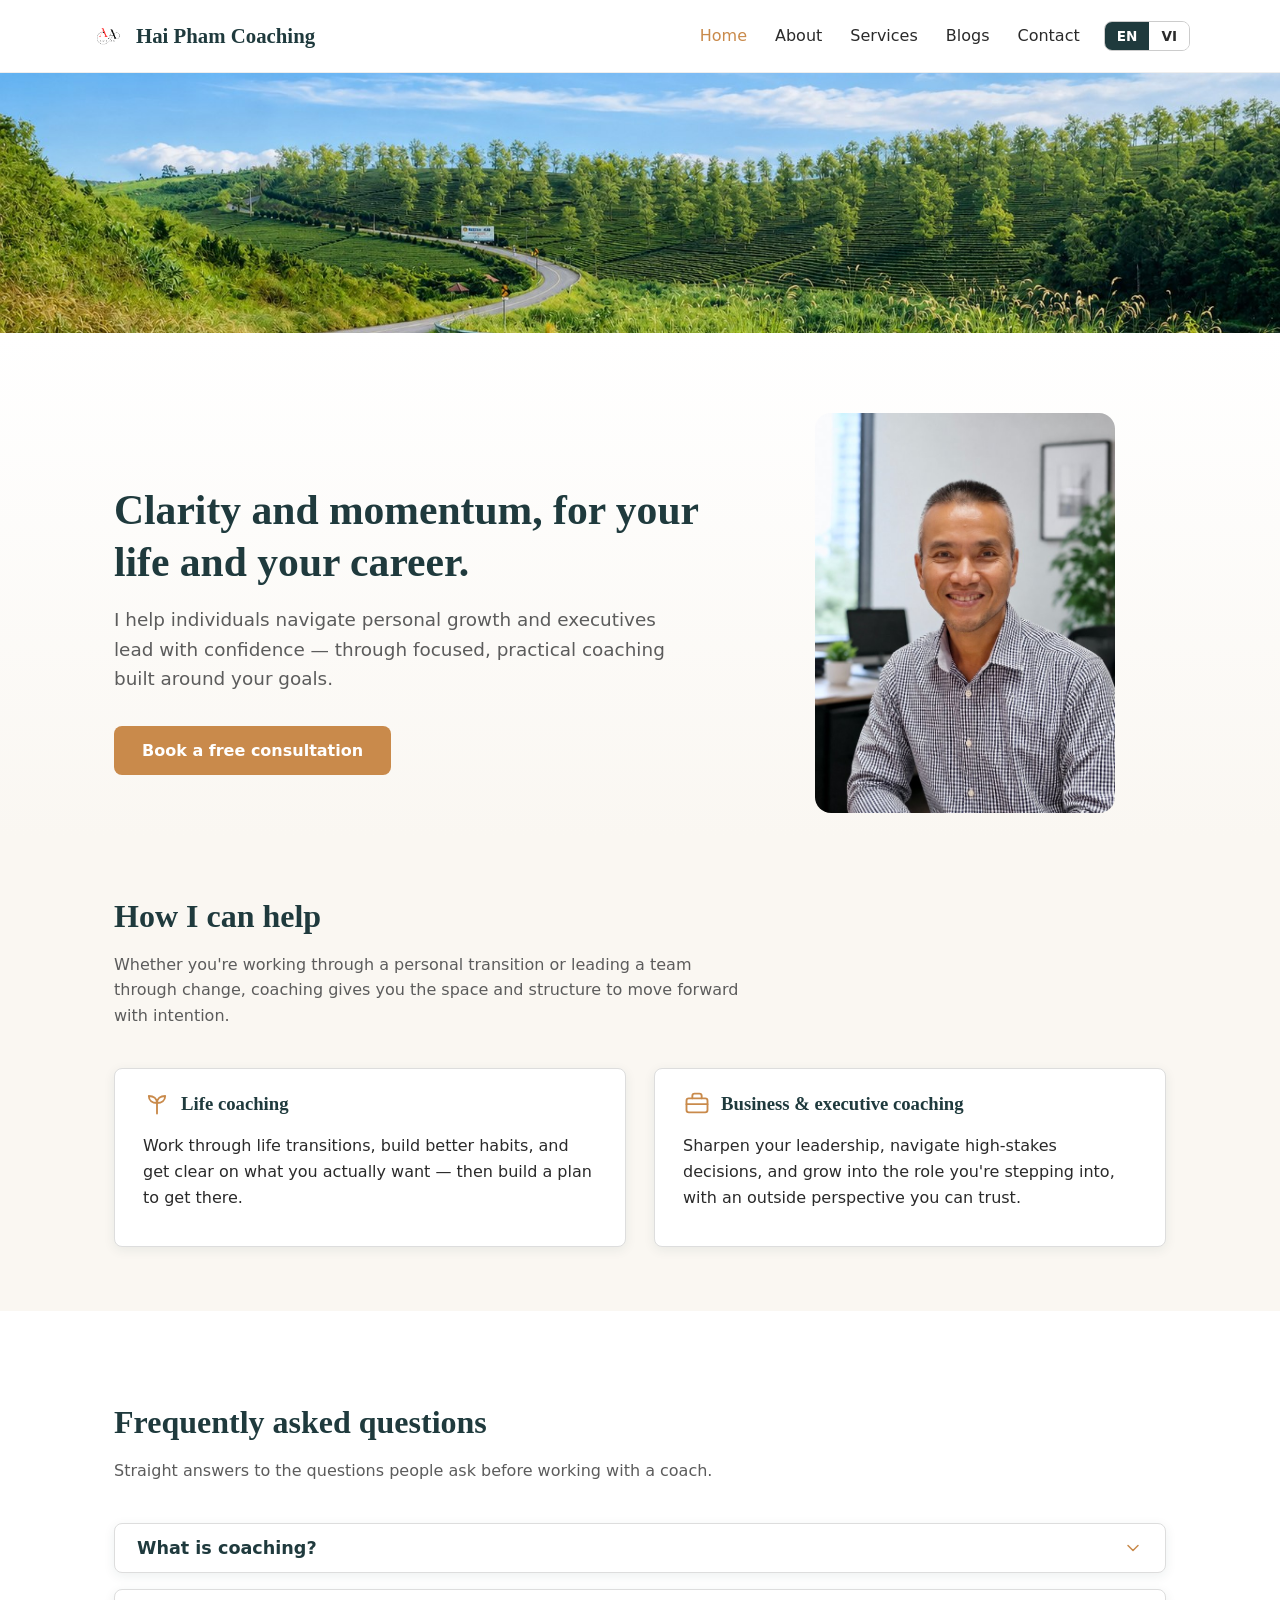
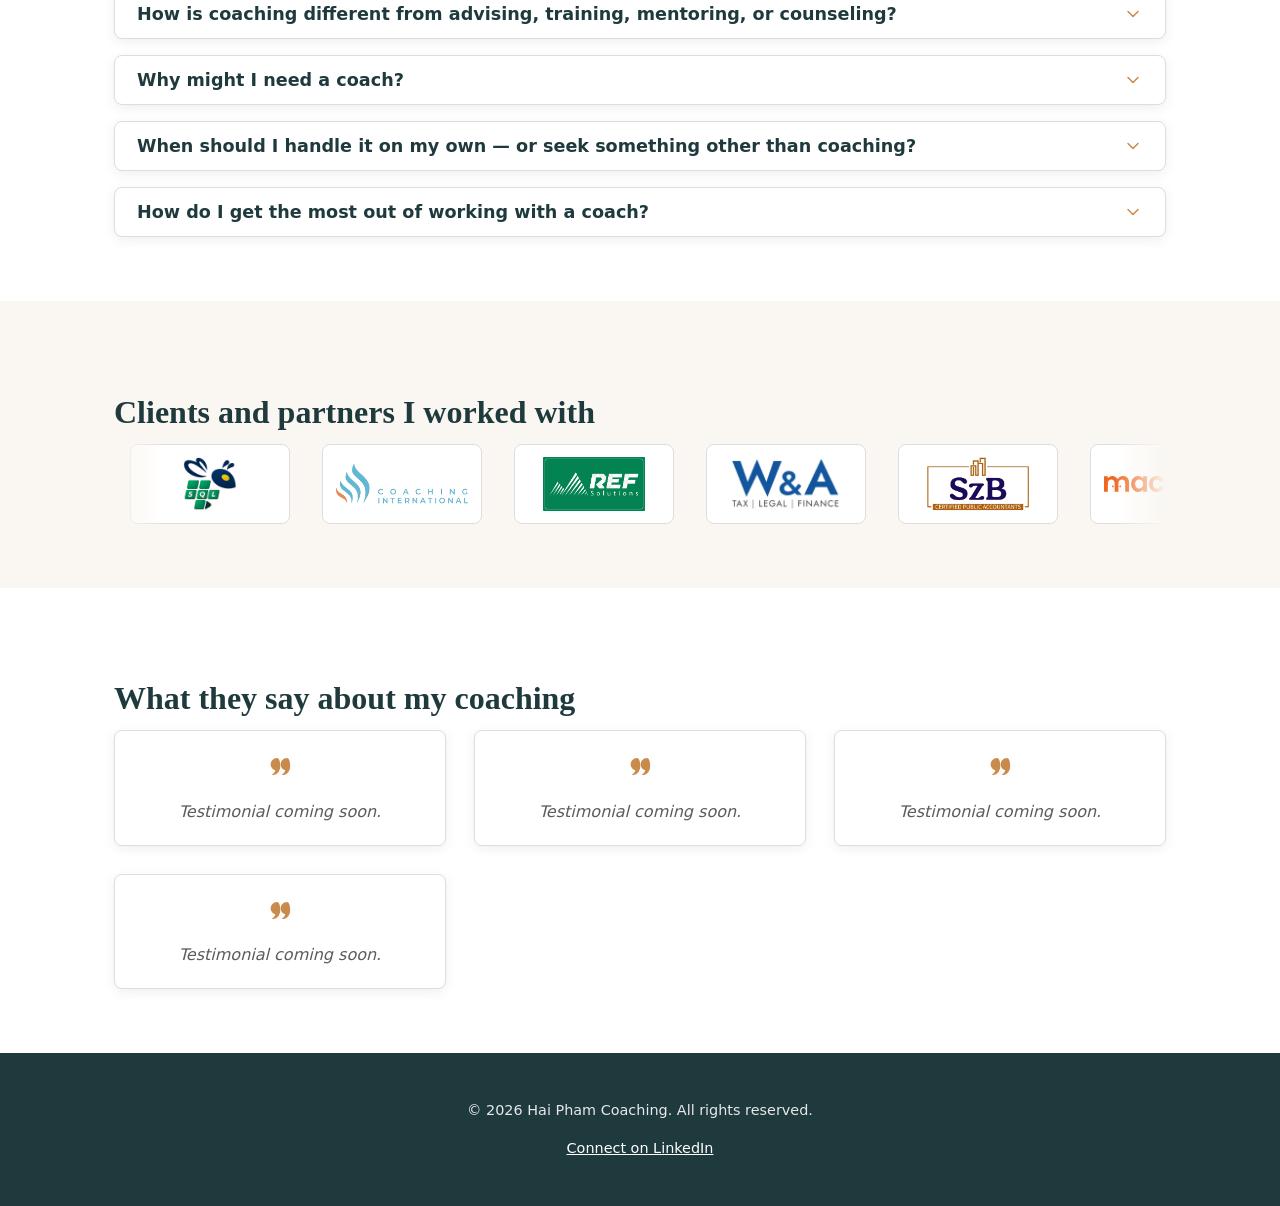
==== commit dd65ba71: "Add headshot photo to homepage hero, split layout Converts the hero from a centered text block into " ====
--- a/index.html
+++ b/index.html
@@ -46,24 +46,29 @@
 
   <main>
     <section class="hero">
-      <div class="container">
-        <h1>
-          <span class="i18n-inline" data-lang="en">Clarity and momentum, for your life and your career.</span><span class="i18n-inline" data-lang="vi">Sự rõ ràng và động lực, cho cuộc sống và sự nghiệp của bạn.</span>
-        </h1>
-        <p>
-          <span class="i18n-inline" data-lang="en">
-            I help individuals navigate personal growth and executives lead with
-            confidence &mdash; through focused, practical coaching built around
-            your goals.
-          </span><span class="i18n-inline" data-lang="vi">
-            Tôi giúp các cá nhân định hướng hành trình phát triển bản thân và các
-            nhà lãnh đạo dẫn dắt với sự tự tin &mdash; thông qua coaching tập
-            trung, thực tế, xây dựng quanh mục tiêu của bạn.
-          </span>
-        </p>
-        <a class="btn btn-primary" href="contact.html">
-          <span class="i18n-inline" data-lang="en">Book a free consultation</span><span class="i18n-inline" data-lang="vi">Đặt lịch tư vấn miễn phí</span>
-        </a>
+      <div class="container hero-inner">
+        <div class="hero-content">
+          <h1>
+            <span class="i18n-inline" data-lang="en">Clarity and momentum, for your life and your career.</span><span class="i18n-inline" data-lang="vi">Sự rõ ràng và động lực, cho cuộc sống và sự nghiệp của bạn.</span>
+          </h1>
+          <p>
+            <span class="i18n-inline" data-lang="en">
+              I help individuals navigate personal growth and executives lead with
+              confidence &mdash; through focused, practical coaching built around
+              your goals.
+            </span><span class="i18n-inline" data-lang="vi">
+              Tôi giúp các cá nhân định hướng hành trình phát triển bản thân và các
+              nhà lãnh đạo dẫn dắt với sự tự tin &mdash; thông qua coaching tập
+              trung, thực tế, xây dựng quanh mục tiêu của bạn.
+            </span>
+          </p>
+          <a class="btn btn-primary" href="contact.html">
+            <span class="i18n-inline" data-lang="en">Book a free consultation</span><span class="i18n-inline" data-lang="vi">Đặt lịch tư vấn miễn phí</span>
+          </a>
+        </div>
+        <div class="hero-photo">
+          <img src="img/headshot.jpg" alt="Hai Pham">
+        </div>
       </div>
     </section>
 
--- a/css/style.css
+++ b/css/style.css
@@ -161,8 +161,18 @@
 /* Hero */
 .hero {
   padding: 80px 0 24px;
-  text-align: center;
   background: linear-gradient(180deg, var(--color-bg-alt), var(--color-bg));
+}
+
+.hero-inner {
+  display: flex;
+  align-items: center;
+  gap: 48px;
+}
+
+.hero-content {
+  flex: 1 1 60%;
+  text-align: left;
 }
 
 .hero h1 {
@@ -173,8 +183,54 @@
 .hero p {
   font-size: 1.15rem;
   color: var(--color-text-muted);
-  max-width: 640px;
-  margin: 0 auto 32px;
+  max-width: 560px;
+  margin: 0 0 32px;
+}
+
+.hero-photo {
+  flex: 1 1 40%;
+  display: flex;
+  justify-content: center;
+}
+
+.hero-photo img {
+  width: 100%;
+  max-width: 300px;
+  aspect-ratio: 3 / 4;
+  object-fit: cover;
+  object-position: top center;
+  border-radius: 16px;
+  display: block;
+}
+
+@media (max-width: 1023px) {
+  .hero-photo img {
+    max-width: 240px;
+  }
+}
+
+@media (max-width: 767px) {
+  .hero-inner {
+    flex-direction: column;
+    text-align: center;
+  }
+
+  .hero-content {
+    text-align: center;
+  }
+
+  .hero p {
+    margin-left: auto;
+    margin-right: auto;
+  }
+
+  .hero-photo {
+    width: 100%;
+  }
+
+  .hero-photo img {
+    max-width: 280px;
+  }
 }
 
 /* Buttons */
@@ -236,7 +292,7 @@
   background: var(--color-bg-alt);
   border: 1px solid #ddd;
   border-radius: var(--radius);
-  padding: 28px;
+  padding: 20px 28px;
   box-shadow: 0 3px 12px rgba(31, 58, 61, 0.08);
 }
 
@@ -327,7 +383,7 @@
 .stack {
   display: flex;
   flex-direction: column;
-  gap: 28px;
+  gap: 16px;
 }
 
 .blog-post-illustration {
@@ -337,8 +393,30 @@
   border-radius: var(--radius);
 }
 
+.blog-post-illustration-wrap {
+  float: right;
+  width: 130px;
+  margin: 0 0 12px 16px;
+}
+
+.blog-post-illustration-wrap .blog-post-illustration {
+  float: none;
+  width: 100%;
+  margin: 0;
+}
+
+.blog-post-illustration-credit {
+  display: block;
+  margin-top: 4px;
+  font-size: 0.7rem;
+  line-height: 1.3;
+  color: var(--color-text-muted);
+  text-align: center;
+}
+
 @media (max-width: 480px) {
-  .blog-post-illustration {
+  .blog-post-illustration,
+  .blog-post-illustration-wrap {
     width: 90px;
   }
 }
@@ -394,7 +472,7 @@
 
 /* FAQ */
 .faq-item {
-  padding: 24px 28px;
+  padding: 14px 22px;
 }
 
 .faq-question {
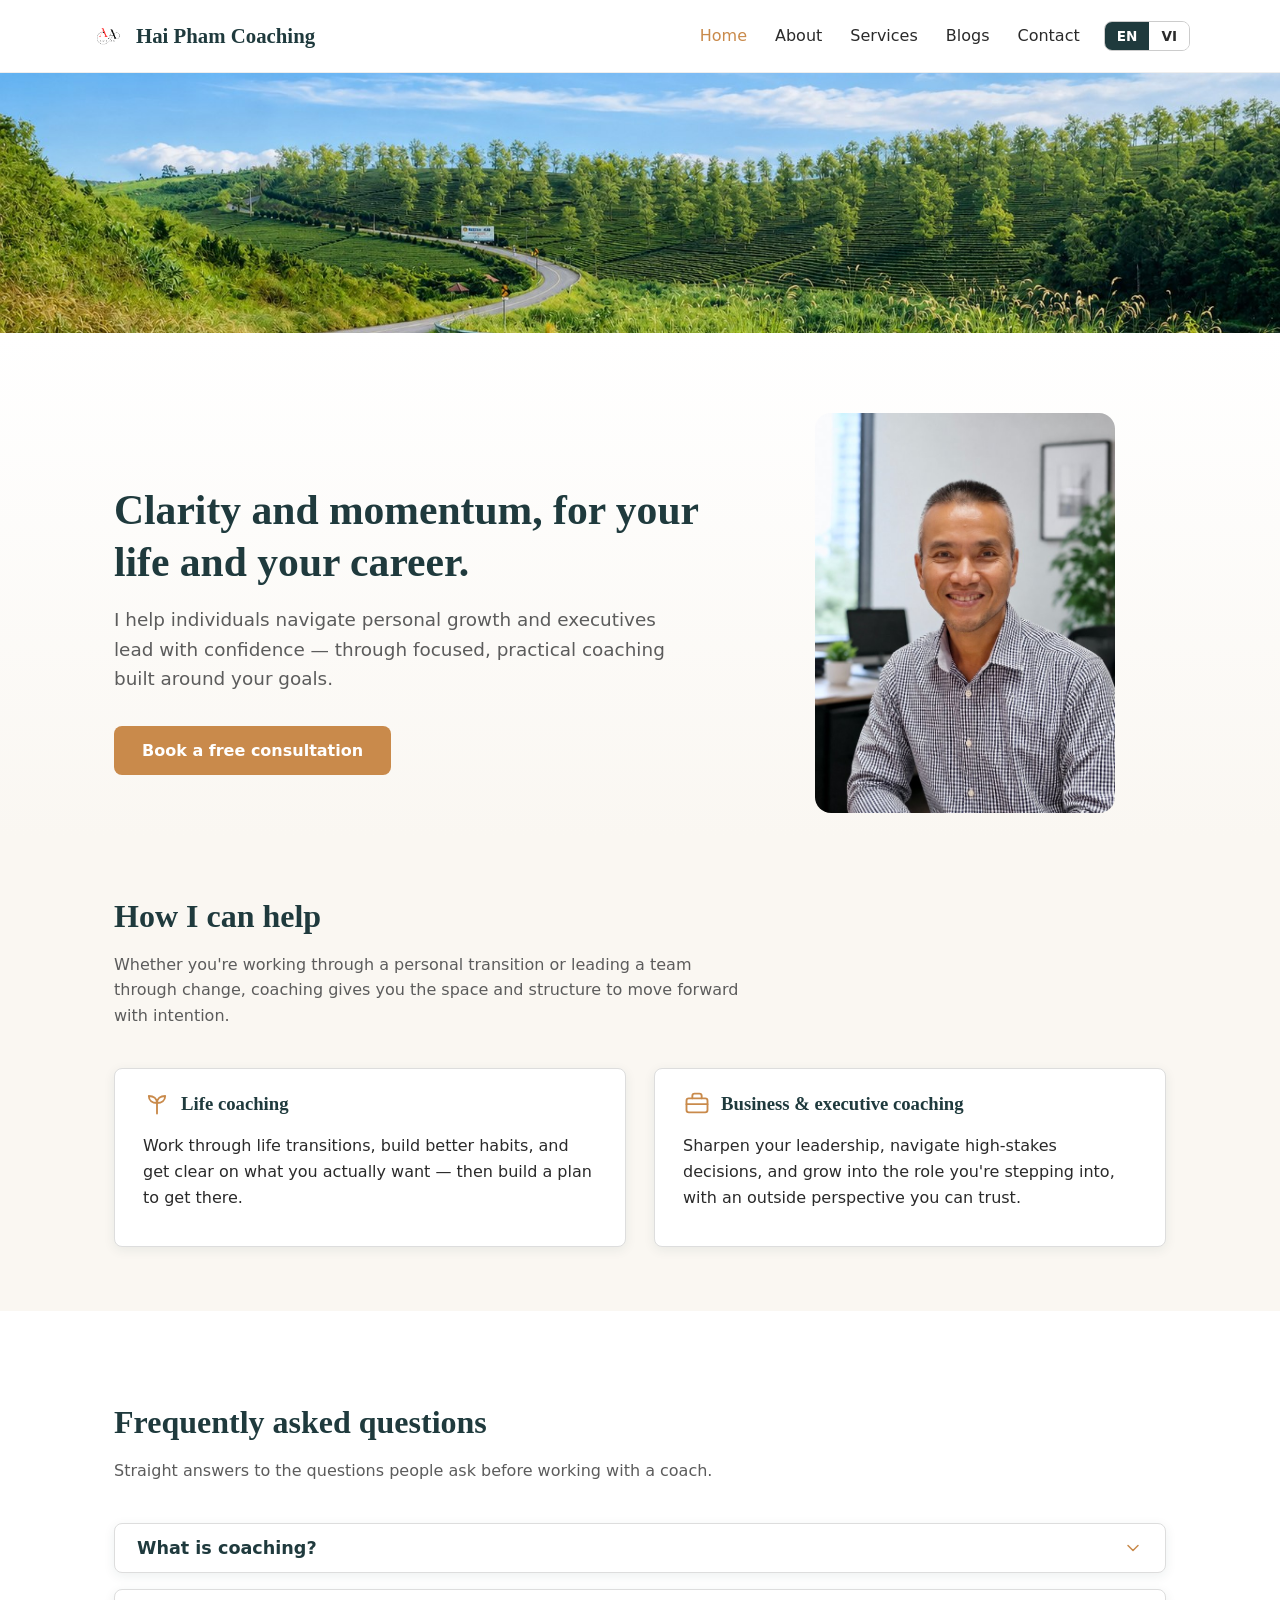
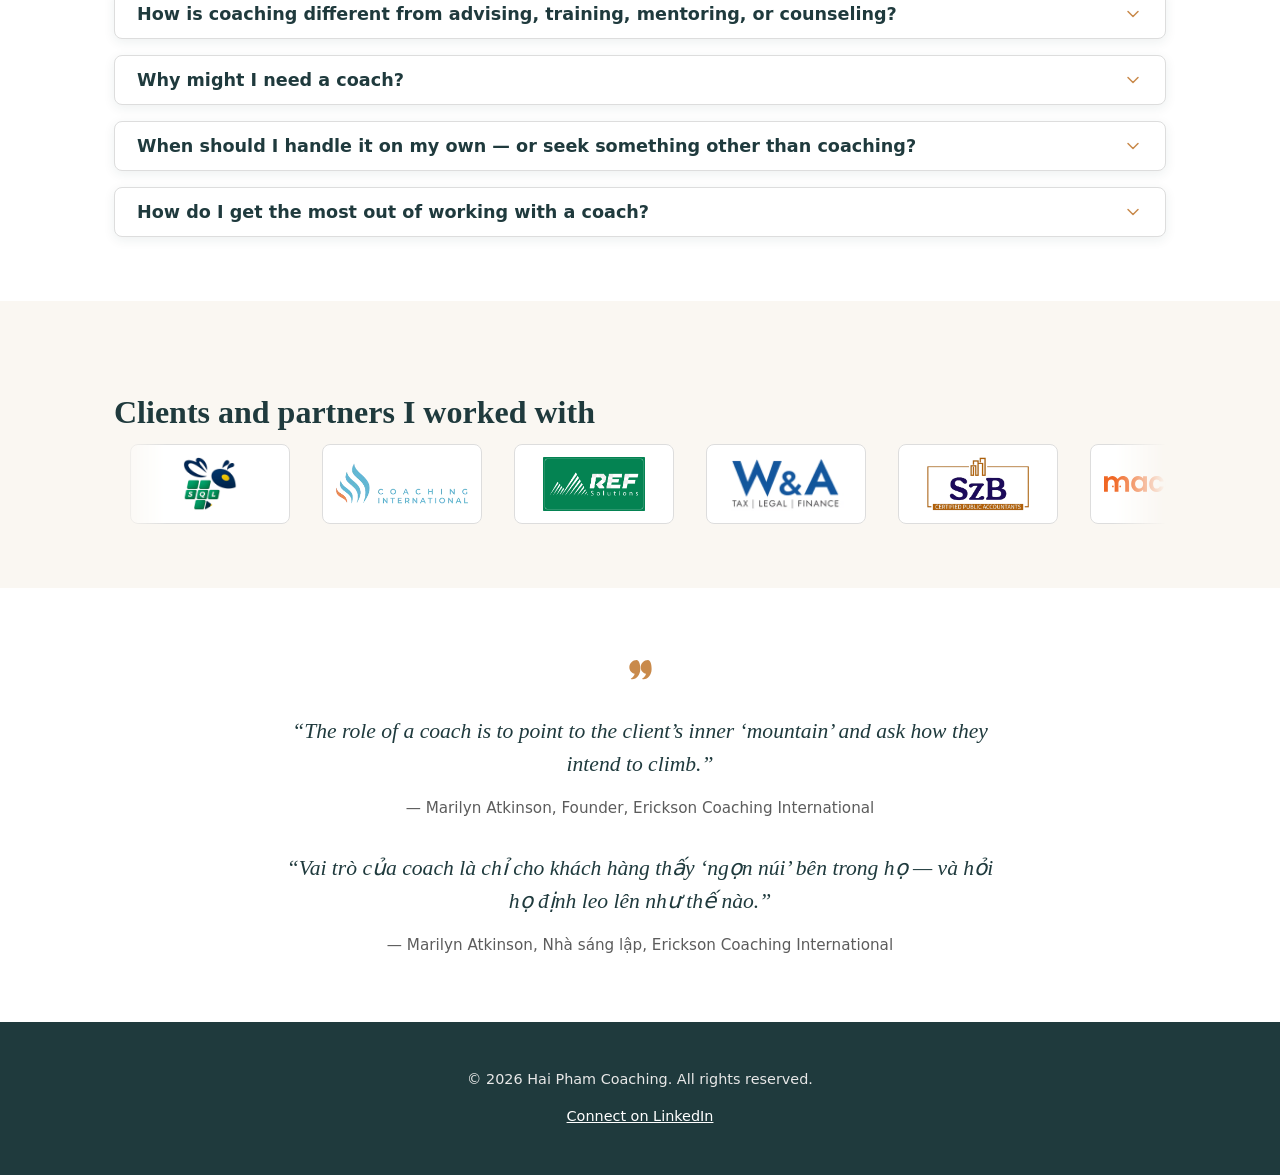
==== commit d4e41a4d: "Replace testimonials placeholder with a founder quote section Removes the "What they say about my co" ====
--- a/index.html
+++ b/index.html
@@ -302,37 +302,17 @@
       </div>
     </section>
 
-    <section class="section section-alt">
+    <section class="section section-alt quote-section">
       <div class="container">
-        <h2>
-          <span class="i18n-inline" data-lang="en">What they say about my coaching</span><span class="i18n-inline" data-lang="vi">Họ nói gì về coaching của tôi</span>
-        </h2>
-        <div class="grid">
-          <div class="card testimonial-card">
-            <svg class="card-icon testimonial-quote-icon" aria-hidden="true"><use href="img/icons.svg#icon-quote"></use></svg>
-            <p class="testimonial-placeholder">
-              <span class="i18n-inline" data-lang="en">Testimonial coming soon.</span><span class="i18n-inline" data-lang="vi">Nhận xét sẽ được cập nhật sớm.</span>
-            </p>
-          </div>
-          <div class="card testimonial-card">
-            <svg class="card-icon testimonial-quote-icon" aria-hidden="true"><use href="img/icons.svg#icon-quote"></use></svg>
-            <p class="testimonial-placeholder">
-              <span class="i18n-inline" data-lang="en">Testimonial coming soon.</span><span class="i18n-inline" data-lang="vi">Nhận xét sẽ được cập nhật sớm.</span>
-            </p>
-          </div>
-          <div class="card testimonial-card">
-            <svg class="card-icon testimonial-quote-icon" aria-hidden="true"><use href="img/icons.svg#icon-quote"></use></svg>
-            <p class="testimonial-placeholder">
-              <span class="i18n-inline" data-lang="en">Testimonial coming soon.</span><span class="i18n-inline" data-lang="vi">Nhận xét sẽ được cập nhật sớm.</span>
-            </p>
-          </div>
-          <div class="card testimonial-card">
-            <svg class="card-icon testimonial-quote-icon" aria-hidden="true"><use href="img/icons.svg#icon-quote"></use></svg>
-            <p class="testimonial-placeholder">
-              <span class="i18n-inline" data-lang="en">Testimonial coming soon.</span><span class="i18n-inline" data-lang="vi">Nhận xét sẽ được cập nhật sớm.</span>
-            </p>
-          </div>
-        </div>
+        <svg class="quote-mark-icon" aria-hidden="true"><use href="img/icons.svg#icon-quote"></use></svg>
+        <blockquote class="quote-block">
+          <p class="quote-text">&ldquo;The role of a coach is to point to the client&rsquo;s inner &lsquo;mountain&rsquo; and ask how they intend to climb.&rdquo;</p>
+          <p class="quote-attribution">&mdash; Marilyn Atkinson, Founder, Erickson Coaching International</p>
+        </blockquote>
+        <blockquote class="quote-block">
+          <p class="quote-text">&ldquo;Vai trò của coach là chỉ cho khách hàng thấy &lsquo;ngọn núi&rsquo; bên trong họ &mdash; và hỏi họ định leo lên như thế nào.&rdquo;</p>
+          <p class="quote-attribution">&mdash; Marilyn Atkinson, Nhà sáng lập, Erickson Coaching International</p>
+        </blockquote>
       </div>
     </section>
   </main>
--- a/css/style.css
+++ b/css/style.css
@@ -353,7 +353,7 @@
 /* About */
 .about-header {
   display: flex;
-  align-items: center;
+  align-items: flex-start;
   gap: 32px;
   margin-bottom: 40px;
 }
@@ -370,6 +370,14 @@
 
 .about-header-intro {
   margin: 0;
+}
+
+.about-header-intro p {
+  margin: 0 0 16px;
+}
+
+.about-header-intro p:last-child {
+  margin-bottom: 0;
 }
 
 @media (max-width: 640px) {
@@ -648,21 +656,40 @@
   }
 }
 
-/* Testimonials */
-.testimonial-card {
+/* Quote */
+.quote-section {
   text-align: center;
 }
 
-.testimonial-quote-icon {
-  width: 28px;
-  height: 28px;
+.quote-mark-icon {
+  width: 32px;
+  height: 32px;
   color: var(--color-accent);
-  margin-bottom: 12px;
-}
-
-.testimonial-placeholder {
-  color: var(--color-text-muted);
+  margin-bottom: 24px;
+}
+
+.quote-block {
+  max-width: 720px;
+  margin: 0 auto;
+}
+
+.quote-block + .quote-block {
+  margin-top: 32px;
+}
+
+.quote-text {
+  font-family: Georgia, "Times New Roman", serif;
   font-style: italic;
+  font-size: 1.35rem;
+  line-height: 1.5;
+  color: var(--color-primary);
+  margin: 0 0 16px;
+}
+
+.quote-attribution {
+  font-style: normal;
+  font-size: 0.95rem;
+  color: var(--color-text-muted);
   margin: 0;
 }
 
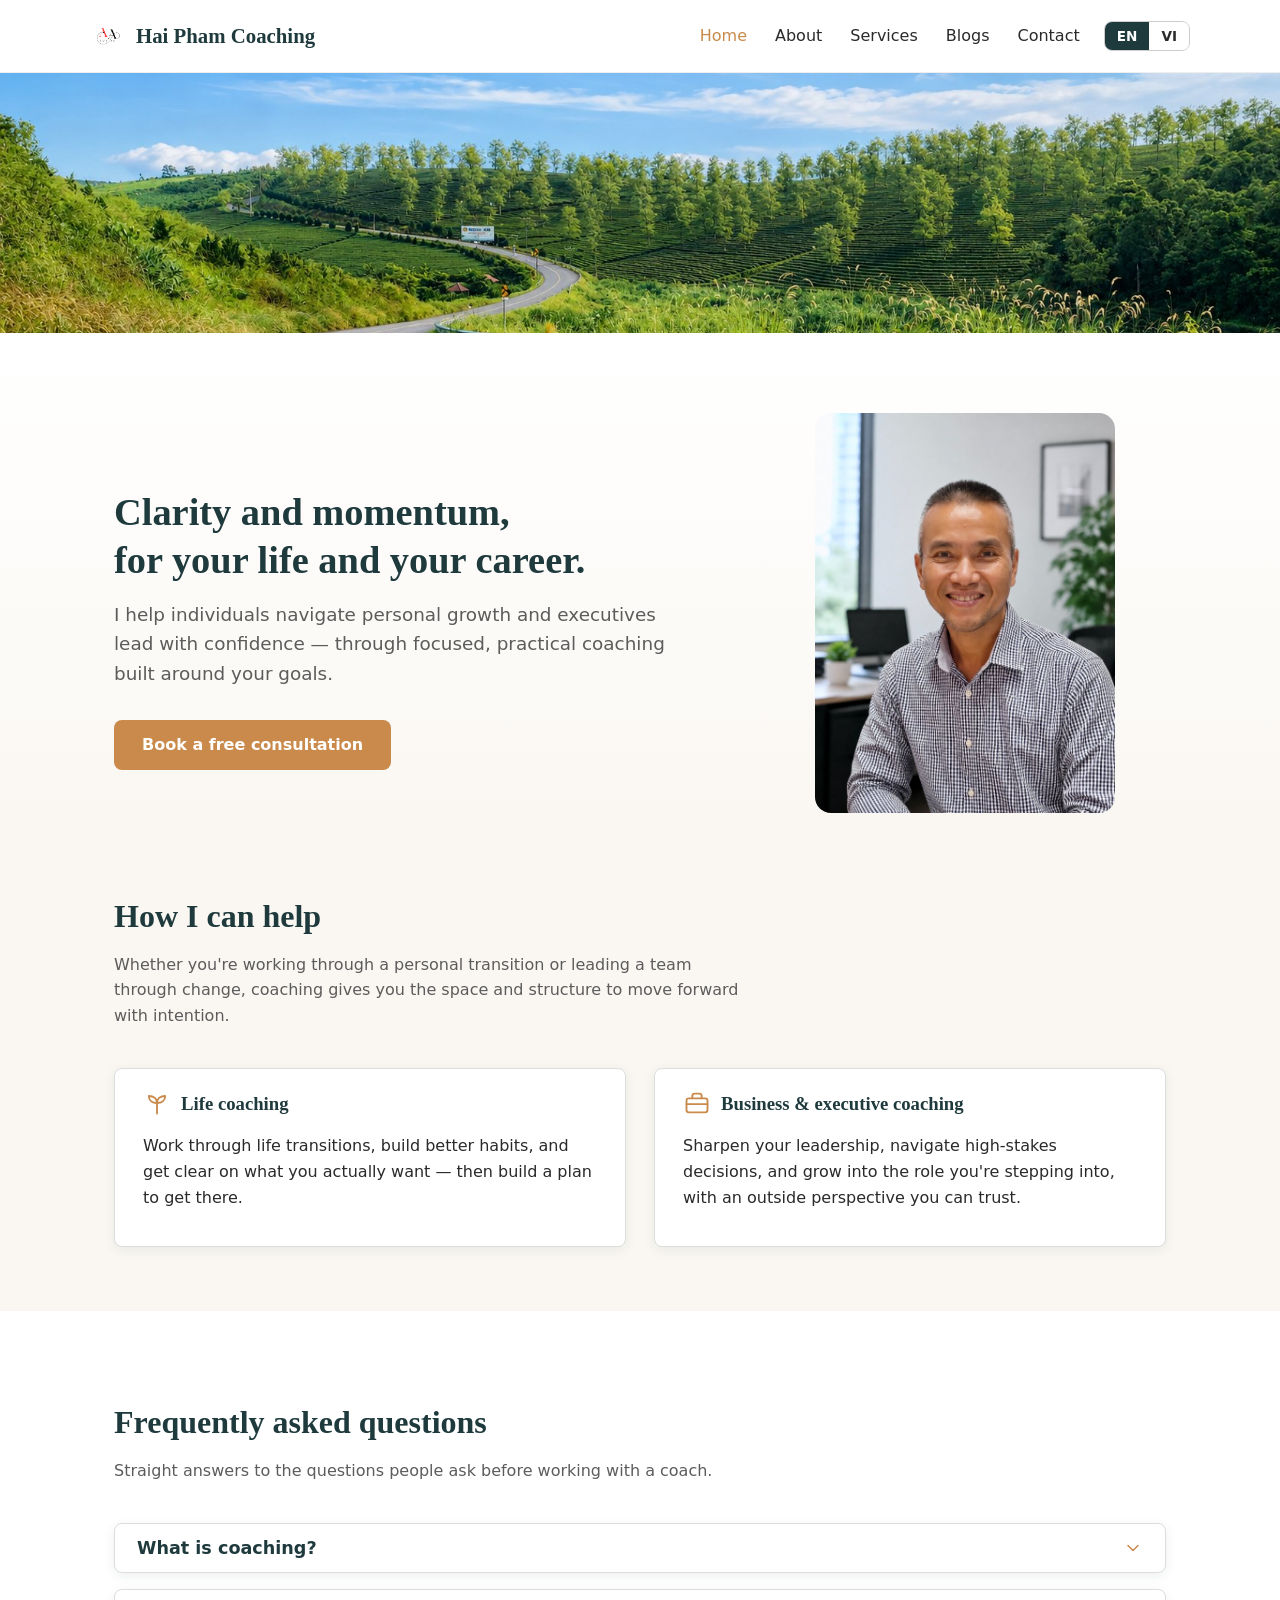
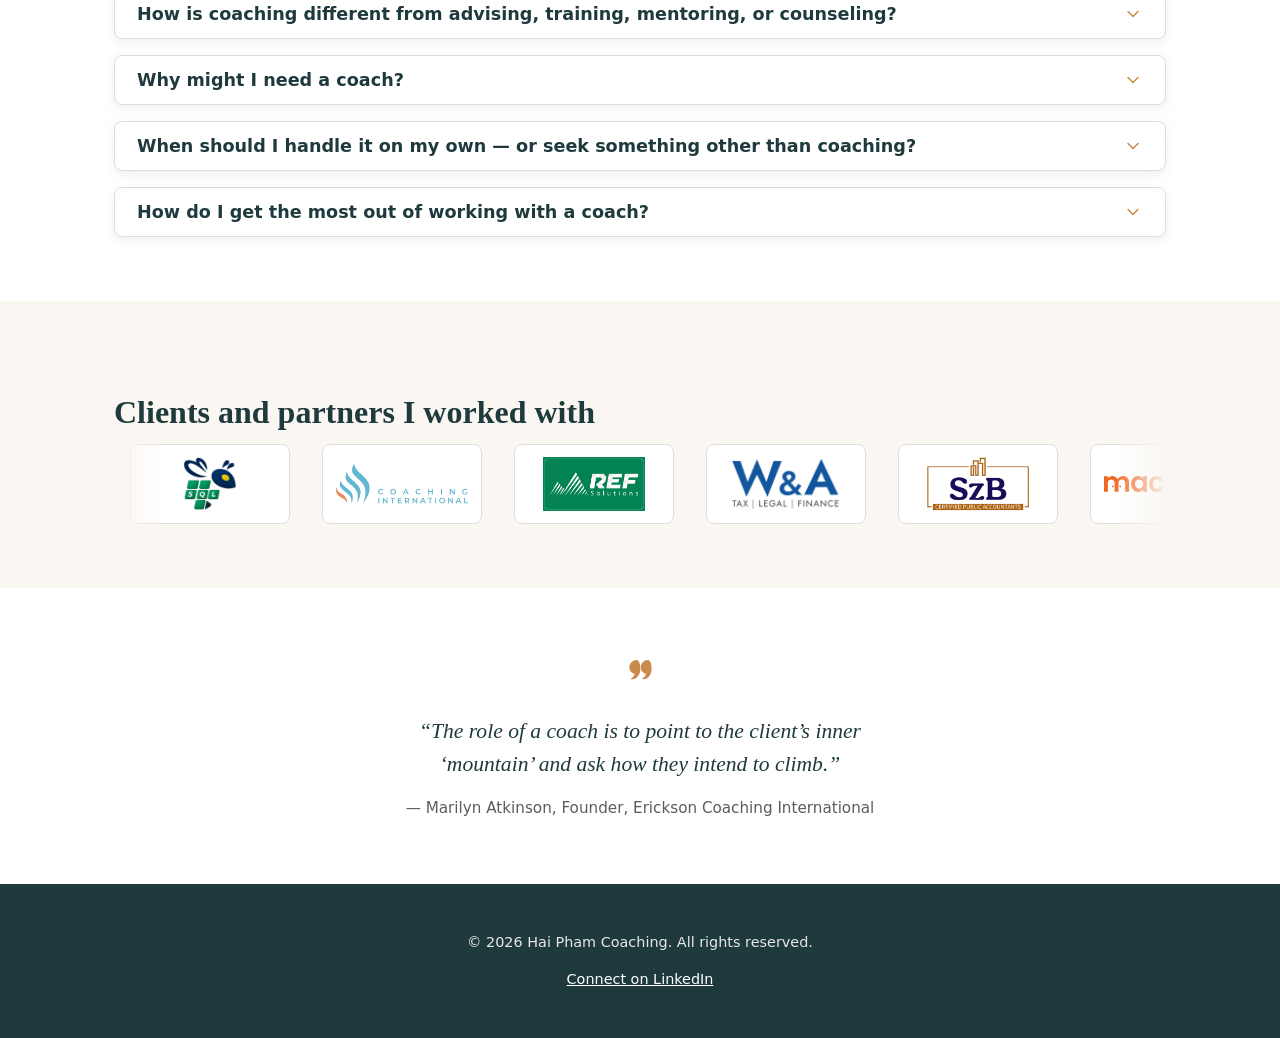
==== commit 7783dd2c: "Fix quote language toggle and heading line-wrap balance 1. Home quote section: EN and VI were both r" ====
--- a/index.html
+++ b/index.html
@@ -49,7 +49,7 @@
       <div class="container hero-inner">
         <div class="hero-content">
           <h1>
-            <span class="i18n-inline" data-lang="en">Clarity and momentum, for your life and your career.</span><span class="i18n-inline" data-lang="vi">Sự rõ ràng và động lực, cho cuộc sống và sự nghiệp của bạn.</span>
+            <span class="i18n-inline" data-lang="en">Clarity and momentum, for&nbsp;your life and your career.</span><span class="i18n-inline" data-lang="vi">Sự rõ ràng và động lực, cho&nbsp;cuộc sống và sự nghiệp của bạn.</span>
           </h1>
           <p>
             <span class="i18n-inline" data-lang="en">
@@ -305,11 +305,11 @@
     <section class="section section-alt quote-section">
       <div class="container">
         <svg class="quote-mark-icon" aria-hidden="true"><use href="img/icons.svg#icon-quote"></use></svg>
-        <blockquote class="quote-block">
+        <blockquote class="quote-block i18n-block" data-lang="en">
           <p class="quote-text">&ldquo;The role of a coach is to point to the client&rsquo;s inner &lsquo;mountain&rsquo; and ask how they intend to climb.&rdquo;</p>
           <p class="quote-attribution">&mdash; Marilyn Atkinson, Founder, Erickson Coaching International</p>
         </blockquote>
-        <blockquote class="quote-block">
+        <blockquote class="quote-block i18n-block" data-lang="vi">
           <p class="quote-text">&ldquo;Vai trò của coach là chỉ cho khách hàng thấy &lsquo;ngọn núi&rsquo; bên trong họ &mdash; và hỏi họ định leo lên như thế nào.&rdquo;</p>
           <p class="quote-attribution">&mdash; Marilyn Atkinson, Nhà sáng lập, Erickson Coaching International</p>
         </blockquote>
--- a/css/style.css
+++ b/css/style.css
@@ -26,6 +26,7 @@
   font-family: Georgia, "Times New Roman", serif;
   color: var(--color-primary);
   line-height: 1.25;
+  text-wrap: balance;
 }
 
 a {
@@ -176,7 +177,7 @@
 }
 
 .hero h1 {
-  font-size: 2.6rem;
+  font-size: 2.4rem;
   margin-bottom: 16px;
 }
 
@@ -446,6 +447,7 @@
   border-left: 3px solid var(--color-accent);
   font-style: italic;
   color: var(--color-text-muted);
+  text-wrap: balance;
 }
 
 .post-preview {
@@ -673,10 +675,6 @@
   margin: 0 auto;
 }
 
-.quote-block + .quote-block {
-  margin-top: 32px;
-}
-
 .quote-text {
   font-family: Georgia, "Times New Roman", serif;
   font-style: italic;
@@ -684,6 +682,7 @@
   line-height: 1.5;
   color: var(--color-primary);
   margin: 0 0 16px;
+  text-wrap: balance;
 }
 
 .quote-attribution {
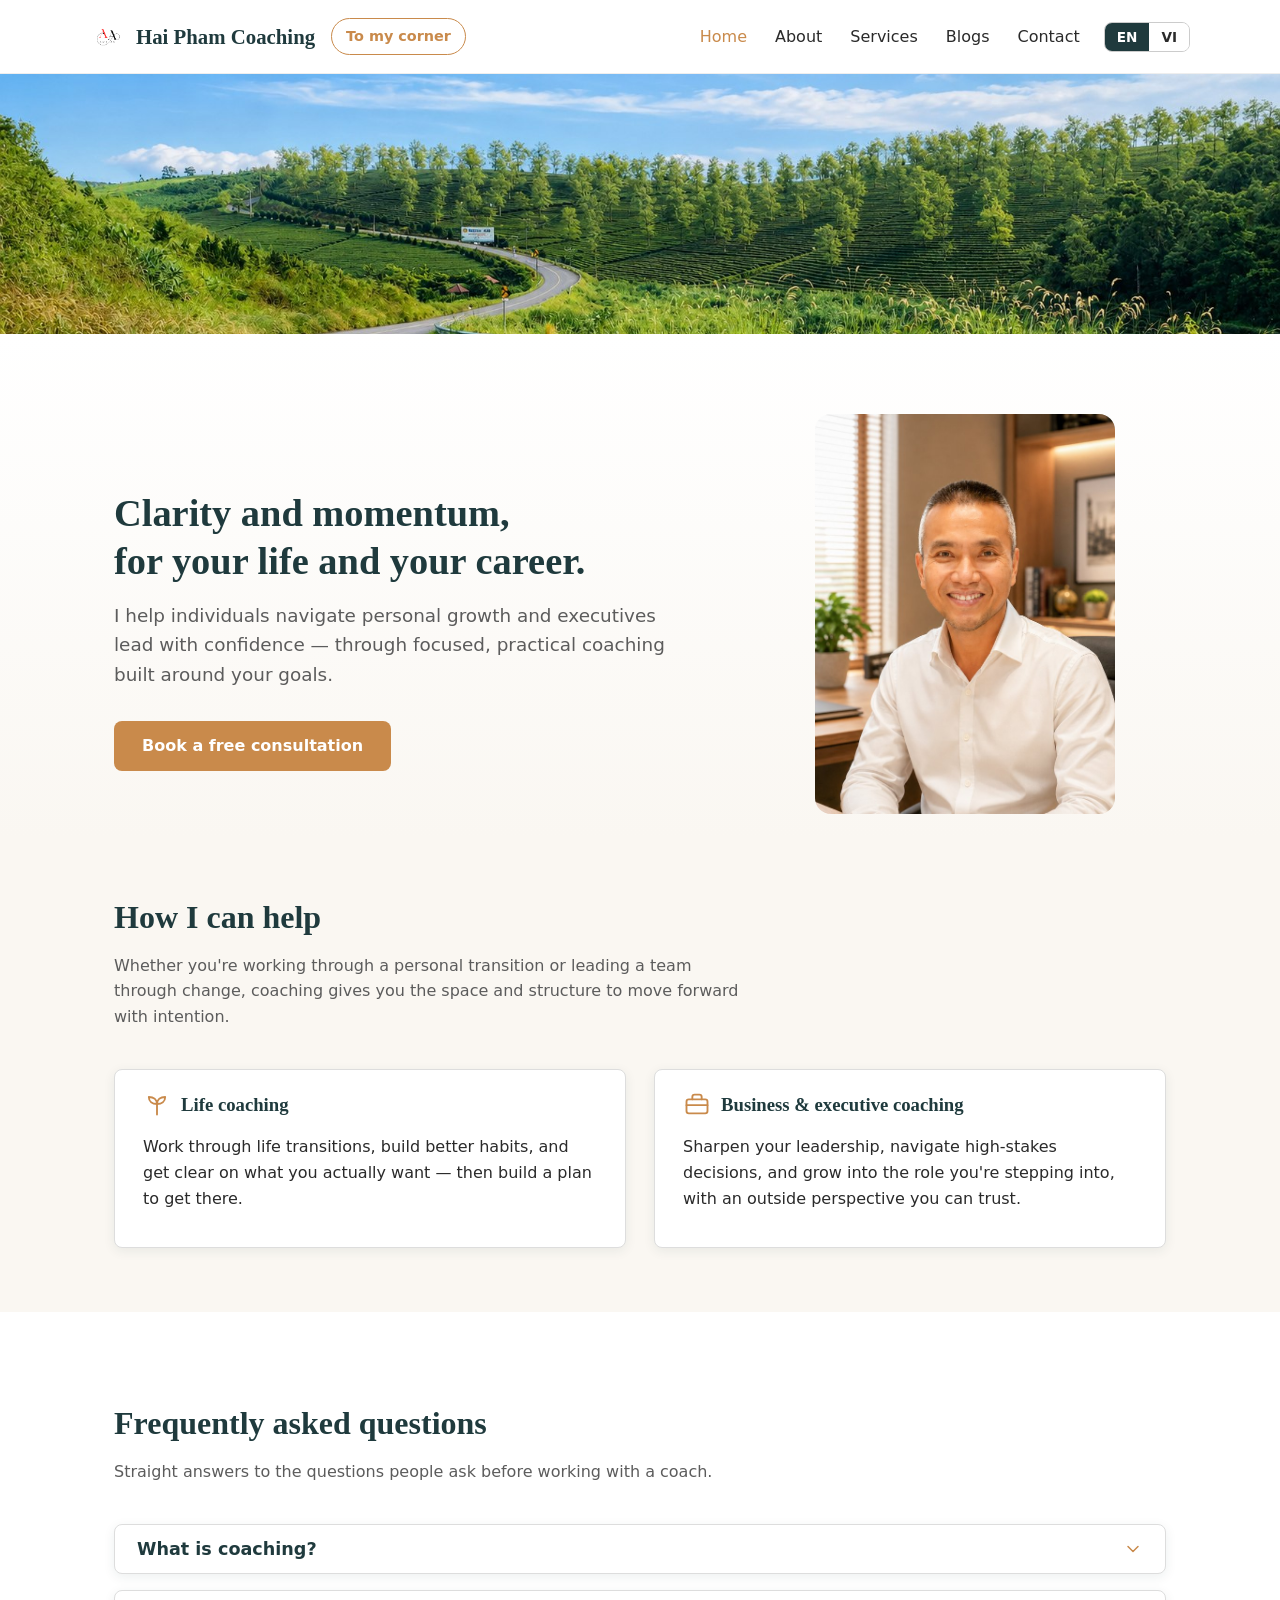
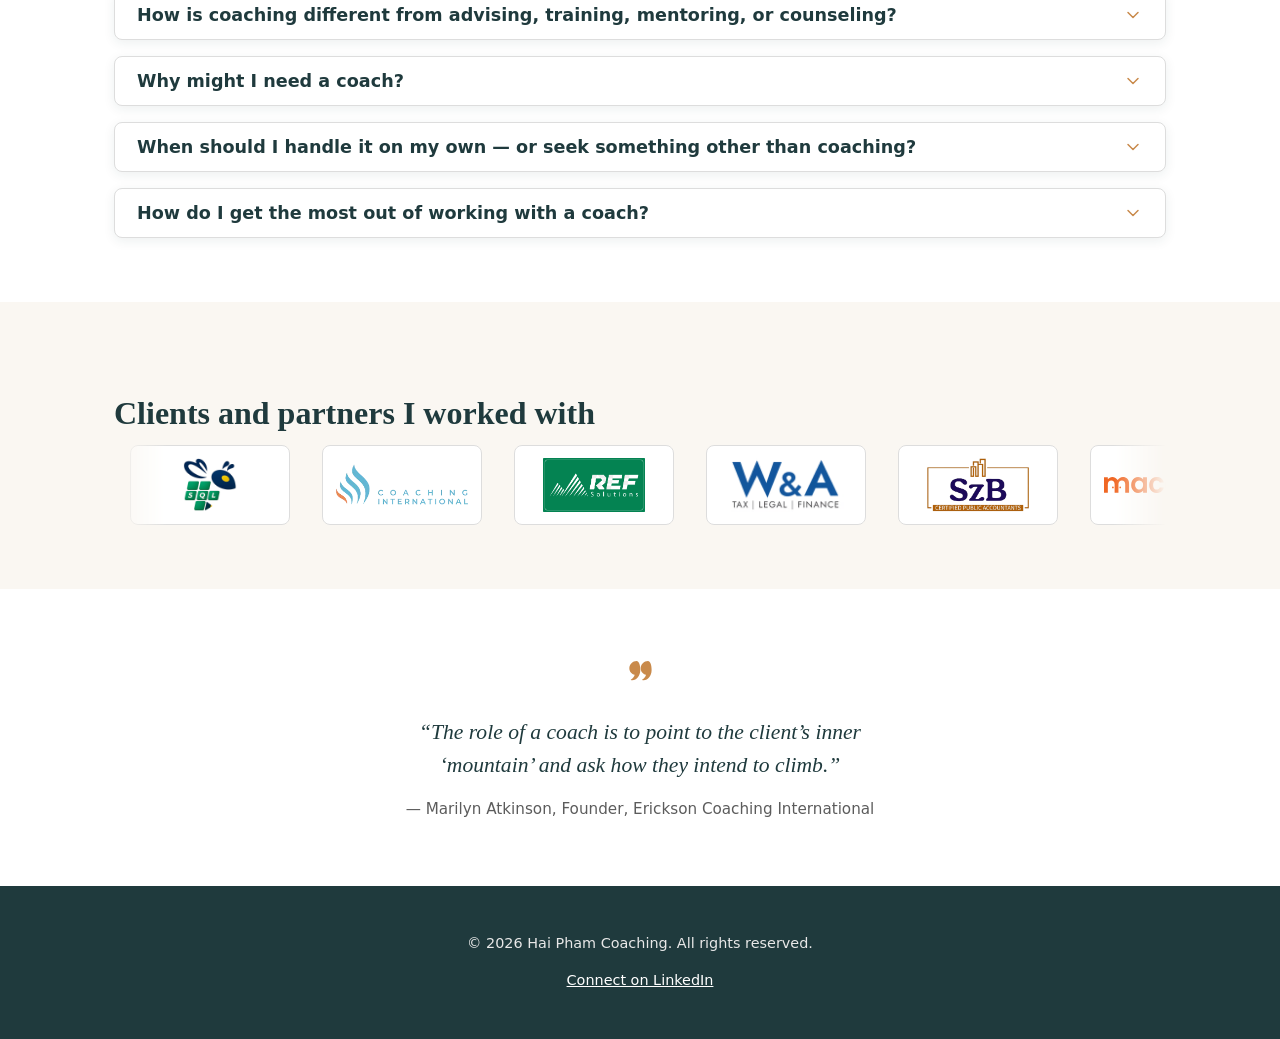
==== commit 96f78575: "Add "To my corner" button next to the site title Links every page's header to the in-session tool at" ====
--- a/index.html
+++ b/index.html
@@ -10,10 +10,15 @@
 <body>
   <header class="site-header">
     <nav class="nav container">
-      <a class="nav-brand" href="index.html">
-        <img src="img/logo.png" alt="Hai Pham Coaching logo" class="nav-logo">
-        Hai Pham Coaching
-      </a>
+      <div class="nav-left">
+        <a class="nav-brand" href="index.html">
+          <img src="img/logo.png" alt="Hai Pham Coaching logo" class="nav-logo">
+          Hai Pham Coaching
+        </a>
+        <a class="nav-corner" href="corner/">
+          <span class="i18n-inline" data-lang="en">To my corner</span><span class="i18n-inline" data-lang="vi">Đến góc của tôi</span>
+        </a>
+      </div>
       <div class="nav-right">
         <ul class="nav-links">
           <li><a href="index.html" class="active">
--- a/css/style.css
+++ b/css/style.css
@@ -71,6 +71,45 @@
   width: 36px;
 }
 
+.nav-left {
+  display: flex;
+  align-items: center;
+  gap: 16px;
+}
+
+/* "To my corner" button next to the site title: links to the in-session tool at /corner/ */
+.nav-corner {
+  padding: 6px 14px;
+  border: 1.5px solid var(--color-accent);
+  border-radius: 999px;
+  color: var(--color-accent);
+  font-size: 0.9rem;
+  font-weight: 600;
+  text-decoration: none;
+  white-space: nowrap;
+  transition: background 0.15s, color 0.15s;
+}
+
+.nav-corner:hover,
+.nav-corner:focus-visible {
+  background: var(--color-accent);
+  color: #fff;
+}
+
+.nav-links a {
+  white-space: nowrap;
+}
+
+/* Tablet widths: title + button and the menu no longer fit on one row,
+   so put them on two centred rows instead of squeezing the menu. */
+@media (max-width: 1023px) {
+  .nav {
+    flex-wrap: wrap;
+    justify-content: center;
+    gap: 12px 24px;
+  }
+}
+
 .nav-right {
   display: flex;
   align-items: center;
@@ -400,18 +439,44 @@
   width: 130px;
   margin: 0 0 12px 16px;
   border-radius: var(--radius);
+  transition: width 0.3s ease;
+}
+
+.blog-post.image-expanded > .blog-post-illustration {
+  width: 50%;
+  box-shadow: 0 8px 24px rgba(31, 58, 61, 0.25);
+}
+
+.blog-post.image-expanded > img[src*="blog-illustration-road"],
+.blog-post.image-expanded > img[src*="blog-illustration-seed"],
+.blog-post.image-expanded > img[src*="blog-illustration-fish"],
+.blog-post.image-expanded > img[src*="blog-illustration-papaya-tree"],
+.blog-post.image-expanded > img[src*="blog-illustration-questions"],
+.blog-post.image-expanded > img[src*="blog-illustration-doors"],
+.blog-post.image-expanded > img[src*="blog-illustration-costume-party"] {
+  max-width: 480px;
 }
 
 .blog-post-illustration-wrap {
   float: right;
   width: 130px;
   margin: 0 0 12px 16px;
+  transition: width 0.3s ease;
+}
+
+.blog-post.image-expanded .blog-post-illustration-wrap {
+  width: 50%;
+  max-width: 800px;
 }
 
 .blog-post-illustration-wrap .blog-post-illustration {
   float: none;
   width: 100%;
   margin: 0;
+}
+
+.blog-post.image-expanded .blog-post-illustration-wrap .blog-post-illustration {
+  box-shadow: 0 8px 24px rgba(31, 58, 61, 0.25);
 }
 
 .blog-post-illustration-credit {
@@ -711,31 +776,6 @@
   margin-top: 0;
 }
 
-.calendar-tabs {
-  display: flex;
-  gap: 8px;
-  margin-bottom: 16px;
-}
-
-.calendar-tab {
-  flex: 1;
-  padding: 10px 14px;
-  border: 1px solid #ccc;
-  border-radius: var(--radius);
-  background: var(--color-bg-alt);
-  color: var(--color-text);
-  font-family: inherit;
-  font-size: 0.9rem;
-  font-weight: 600;
-  cursor: pointer;
-}
-
-.calendar-tab.active {
-  background: var(--color-primary);
-  color: #fff;
-  border-color: var(--color-primary);
-}
-
 .contact-form {
   display: grid;
   gap: 16px;
@@ -779,12 +819,23 @@
 @media (max-width: 640px) {
   .nav {
     flex-direction: column;
+    flex-wrap: nowrap;
     gap: 12px;
   }
 
   .nav-right {
     flex-direction: column;
     gap: 12px;
+  }
+
+  .nav-left {
+    flex-wrap: wrap;
+    justify-content: center;
+    gap: 8px 16px;
+  }
+
+  .nav-brand {
+    white-space: nowrap;
   }
 
   .nav-links {
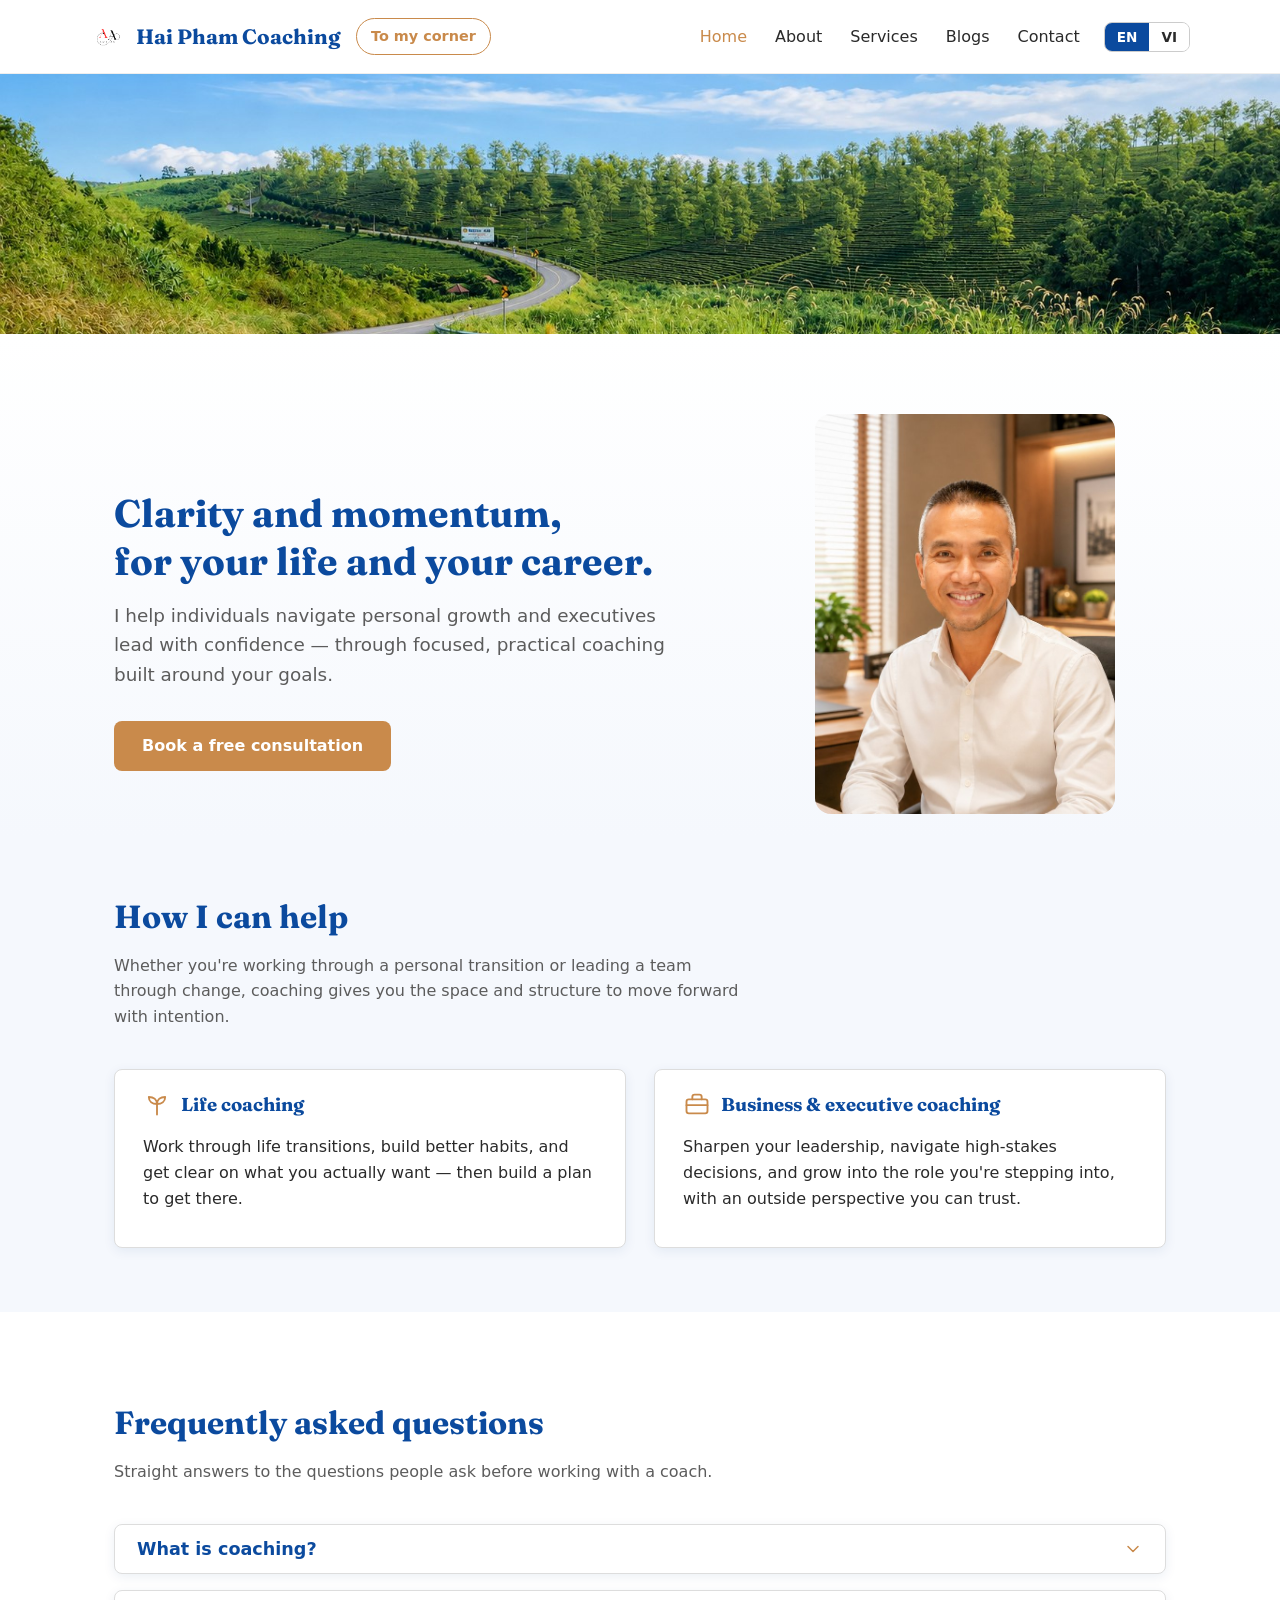
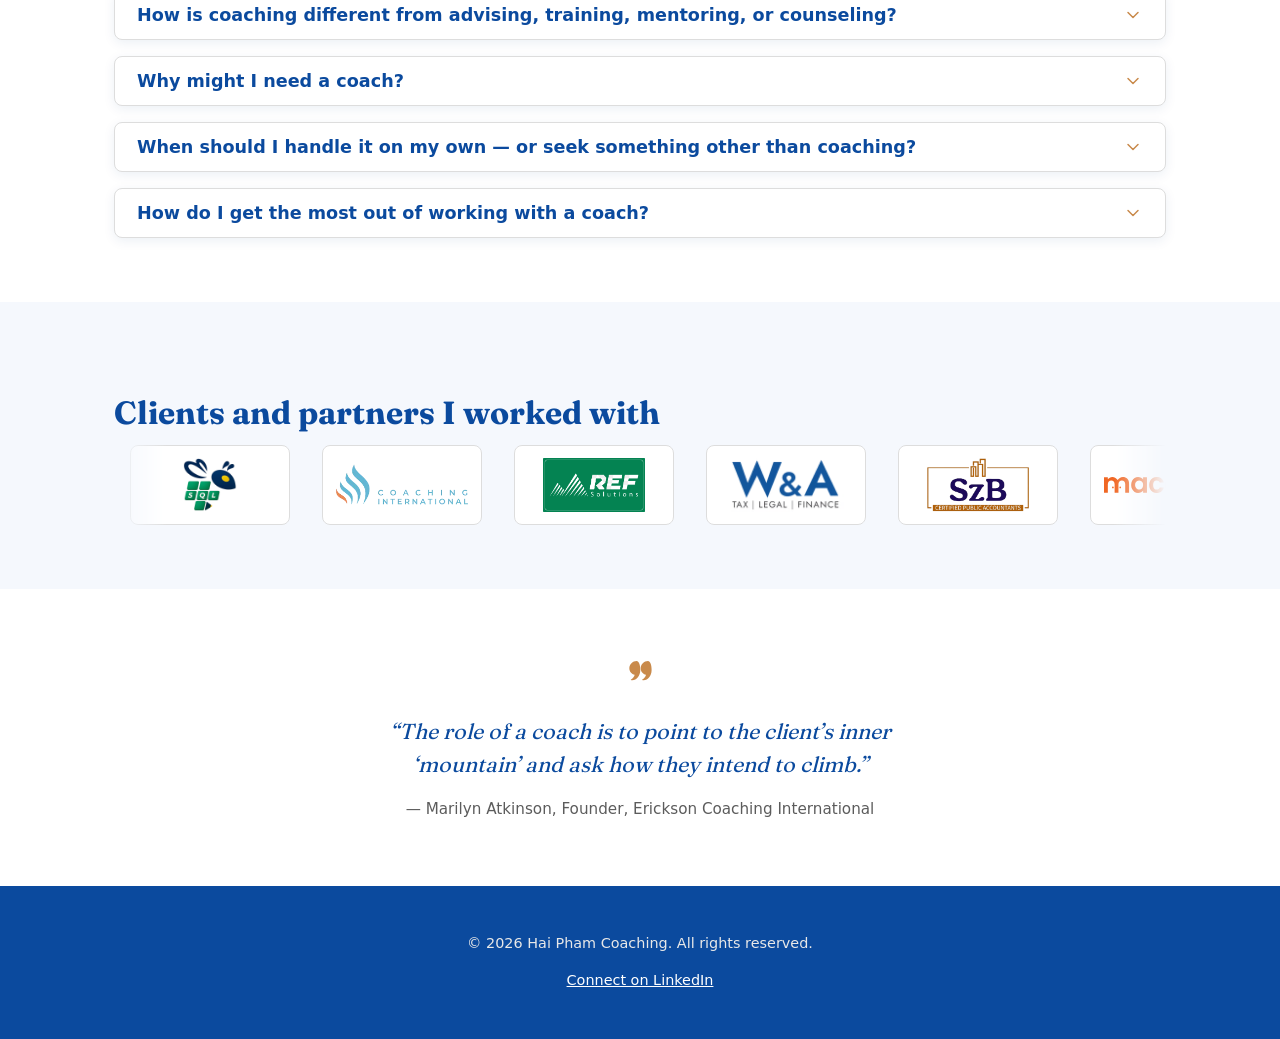
==== commit 1f594c70: "Fix Vietnamese tone marks in headings: self-host Fraunces instead of Georgia Georgia has no glyphs f" ====
--- a/index.html
+++ b/index.html
@@ -4,6 +4,7 @@
   <meta charset="UTF-8">
   <meta name="viewport" content="width=device-width, initial-scale=1.0">
   <title>Hai Pham Coaching &mdash; Life &amp; executive coaching</title>
+  <link rel="preload" href="fonts/fraunces.woff2" as="font" type="font/woff2" crossorigin>
   <link rel="stylesheet" href="css/style.css">
   <link rel="icon" type="image/png" href="img/logo.png">
 </head>
--- a/css/style.css
+++ b/css/style.css
@@ -1,8 +1,19 @@
+/* Heading font, self-hosted (no third-party requests). Fraunces includes every Vietnamese
+   letter (ầ ấ ố ữ ...). Georgia lacks the double-mark letters, so the browser drew the tone mark
+   loose beside the letter: "câ`n đấ´t" instead of "cần đất". */
+@font-face {
+  font-family: "Fraunces";
+  font-style: normal;
+  font-weight: 100 900;
+  font-display: swap;
+  src: url("../fonts/fraunces.woff2") format("woff2");
+}
+
 :root {
-  --color-primary: #1f3a3d;
-  --color-primary-light: #2c5054;
+  --color-primary: #0b4a9e;
+  --color-primary-light: #1565d8;
   --color-accent: #c98a4b;
-  --color-bg: #faf7f2;
+  --color-bg: #f5f8fd;
   --color-bg-alt: #ffffff;
   --color-text: #2a2a2a;
   --color-text-muted: #5c5c5c;
@@ -23,7 +34,7 @@
 }
 
 h1, h2, h3 {
-  font-family: Georgia, "Times New Roman", serif;
+  font-family: "Fraunces", "Times New Roman", serif;
   color: var(--color-primary);
   line-height: 1.25;
   text-wrap: balance;
@@ -59,7 +70,7 @@
   display: flex;
   align-items: center;
   gap: 10px;
-  font-family: Georgia, "Times New Roman", serif;
+  font-family: "Fraunces", "Times New Roman", serif;
   font-size: 1.3rem;
   font-weight: bold;
   color: var(--color-primary);
@@ -333,7 +344,7 @@
   border: 1px solid #ddd;
   border-radius: var(--radius);
   padding: 20px 28px;
-  box-shadow: 0 3px 12px rgba(31, 58, 61, 0.08);
+  box-shadow: 0 3px 12px rgba(8, 58, 126, 0.08);
 }
 
 .card h3 {
@@ -444,7 +455,7 @@
 
 .blog-post.image-expanded > .blog-post-illustration {
   width: 50%;
-  box-shadow: 0 8px 24px rgba(31, 58, 61, 0.25);
+  box-shadow: 0 8px 24px rgba(8, 58, 126, 0.25);
 }
 
 .blog-post.image-expanded > img[src*="blog-illustration-road"],
@@ -453,7 +464,8 @@
 .blog-post.image-expanded > img[src*="blog-illustration-papaya-tree"],
 .blog-post.image-expanded > img[src*="blog-illustration-questions"],
 .blog-post.image-expanded > img[src*="blog-illustration-doors"],
-.blog-post.image-expanded > img[src*="blog-illustration-costume-party"] {
+.blog-post.image-expanded > img[src*="blog-illustration-costume-party"],
+.blog-post.image-expanded > img[src*="blog-illustration-coaching-cafe"] {
   max-width: 480px;
 }
 
@@ -476,7 +488,7 @@
 }
 
 .blog-post.image-expanded .blog-post-illustration-wrap .blog-post-illustration {
-  box-shadow: 0 8px 24px rgba(31, 58, 61, 0.25);
+  box-shadow: 0 8px 24px rgba(8, 58, 126, 0.25);
 }
 
 .blog-post-illustration-credit {
@@ -654,7 +666,7 @@
 }
 
 .wheel-cta-tagline {
-  font-family: Georgia, "Times New Roman", serif;
+  font-family: "Fraunces", "Times New Roman", serif;
   font-size: 1.5rem;
   font-weight: bold;
   color: var(--color-primary);
@@ -741,7 +753,7 @@
 }
 
 .quote-text {
-  font-family: Georgia, "Times New Roman", serif;
+  font-family: "Fraunces", "Times New Roman", serif;
   font-style: italic;
   font-size: 1.35rem;
   line-height: 1.5;
